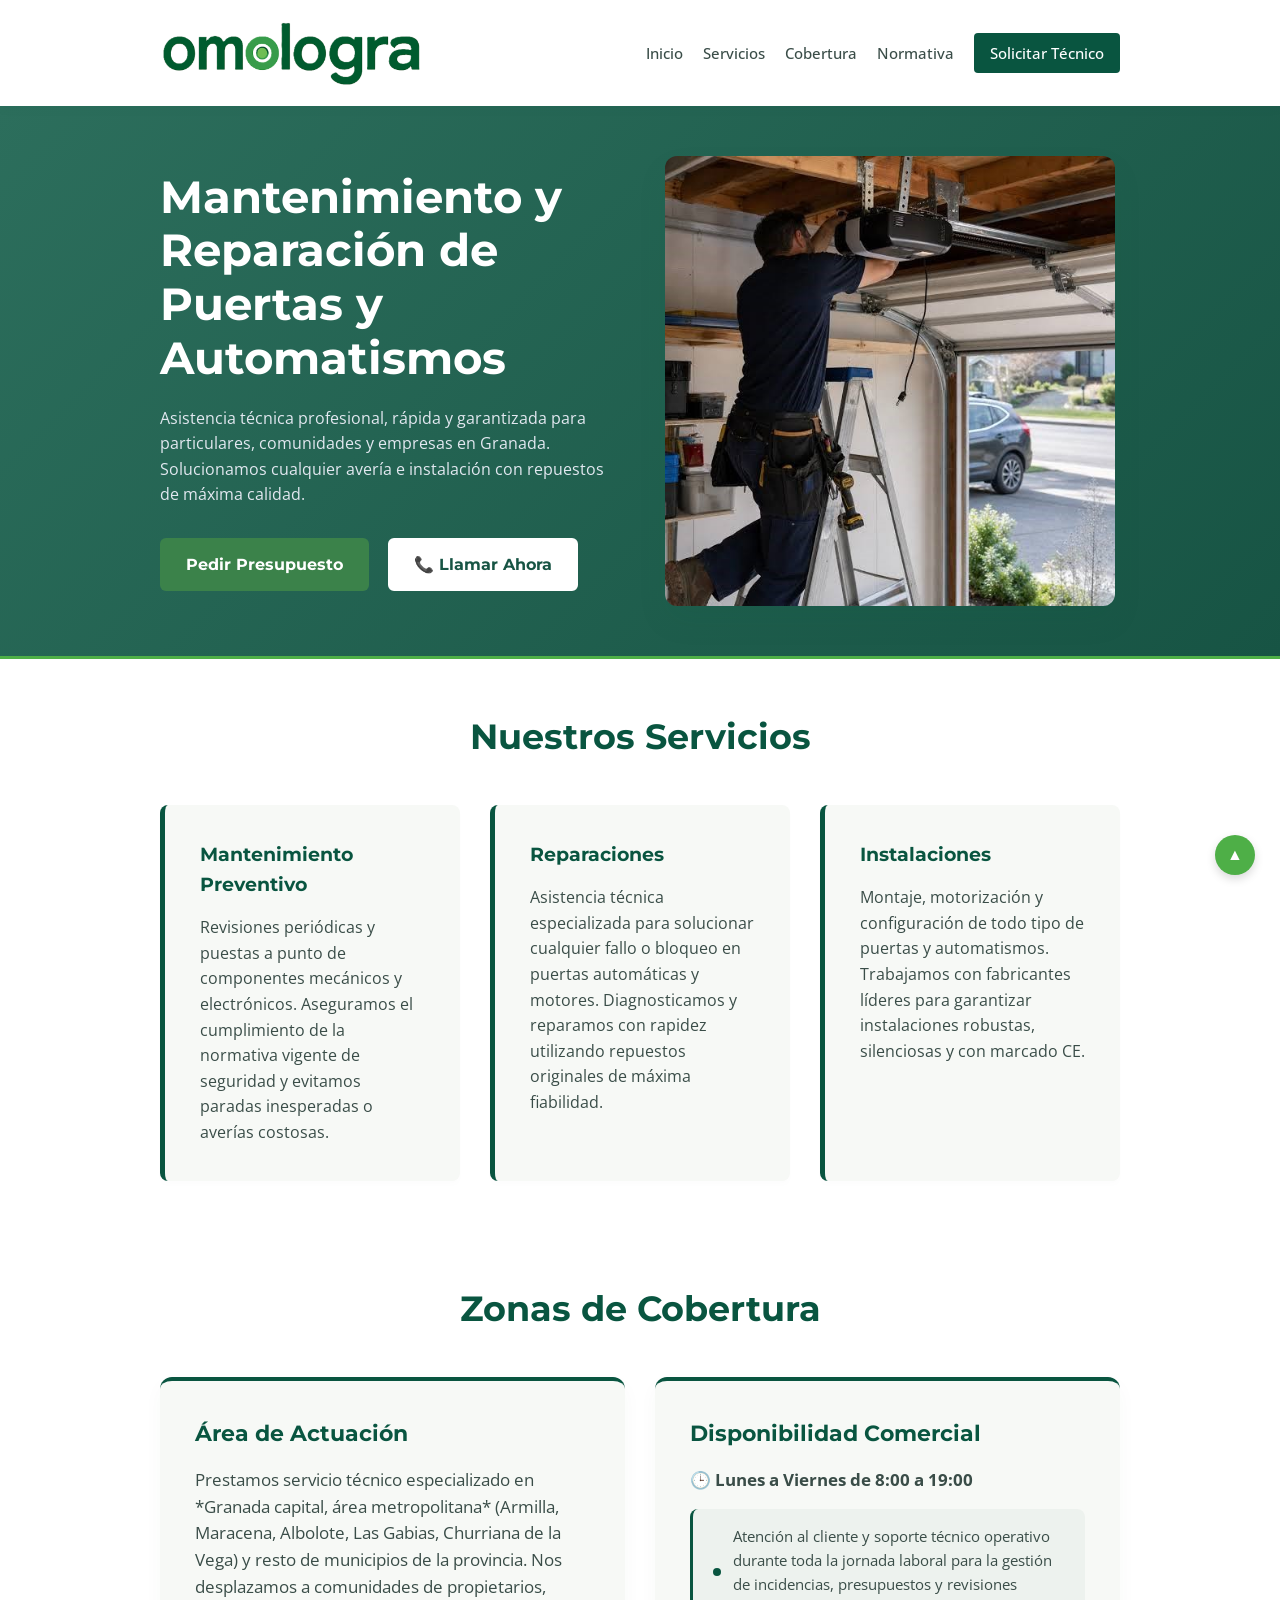
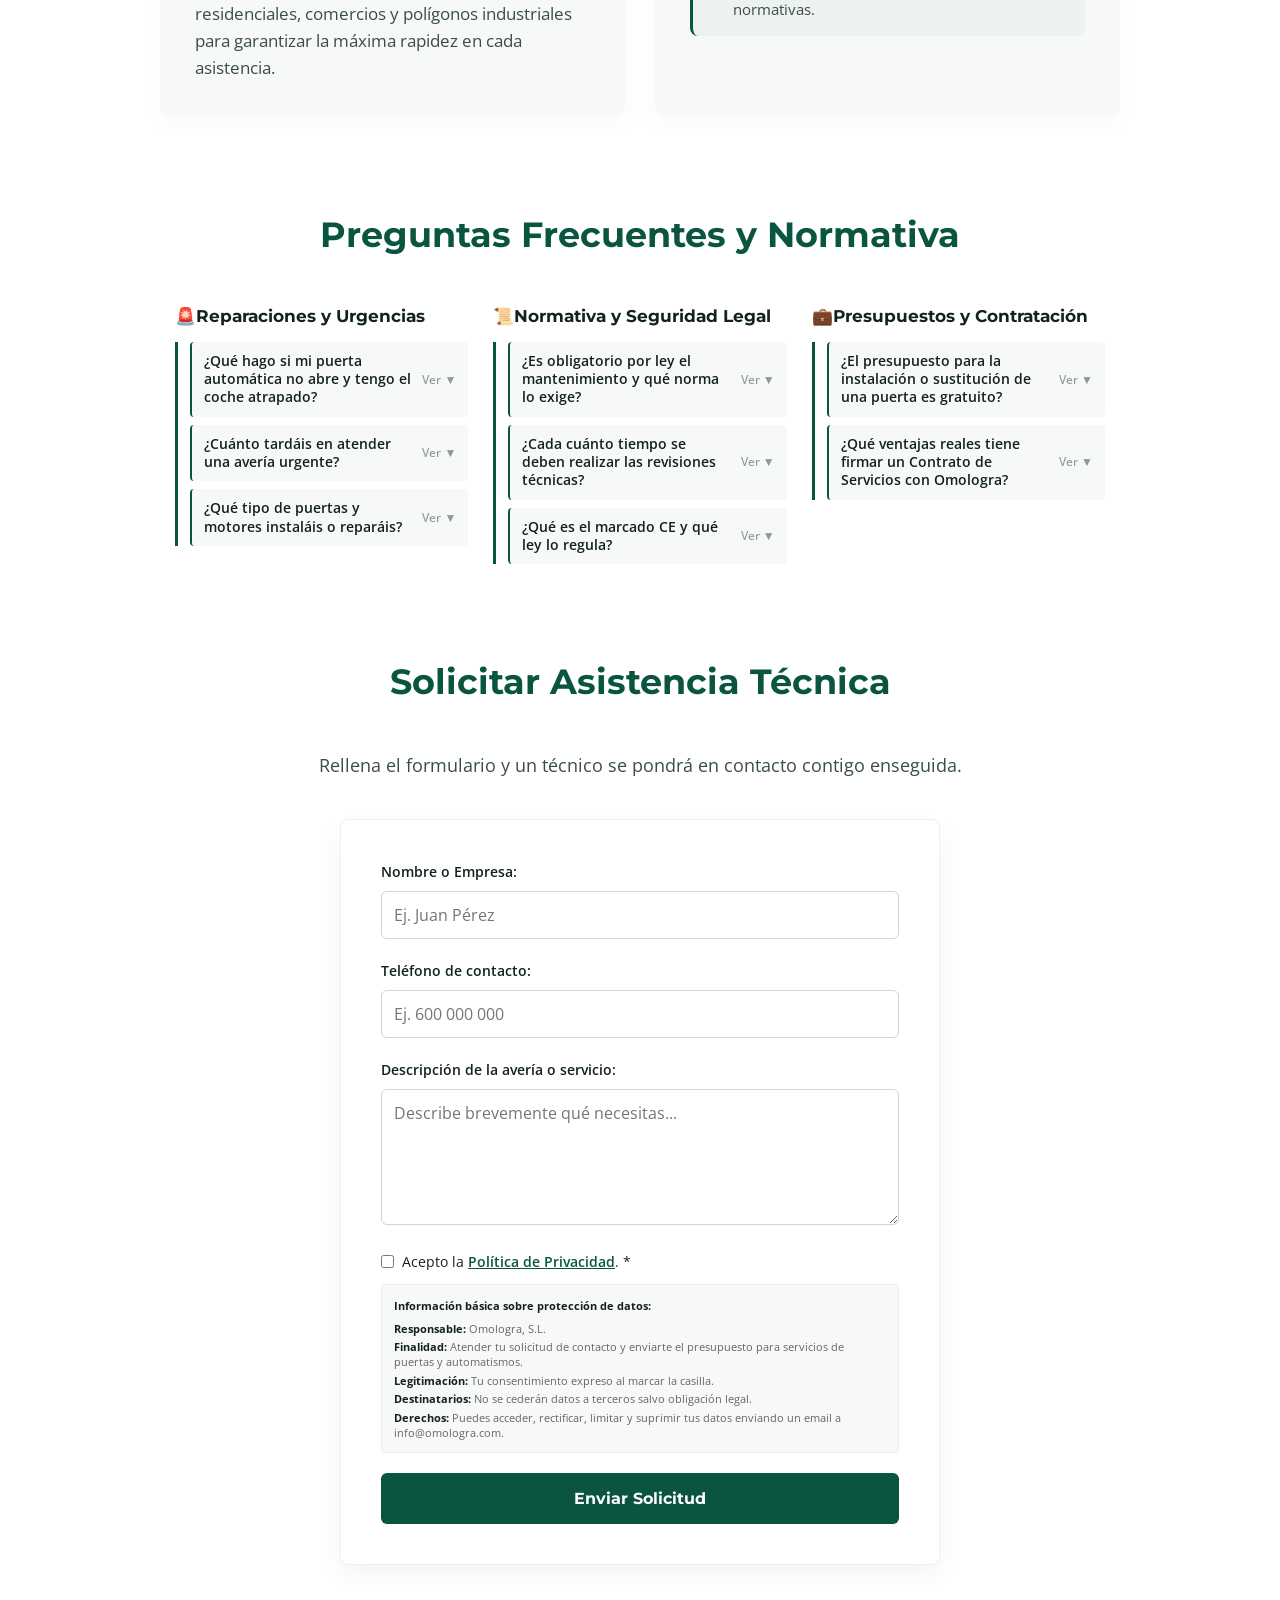
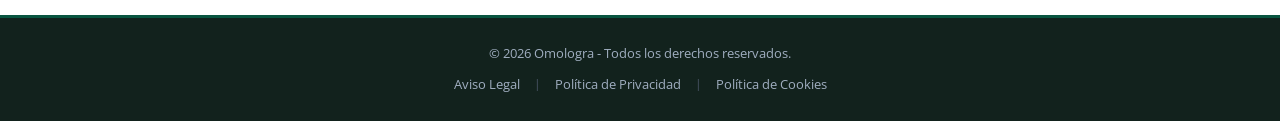
==== Omologra/index.html @ 0d7aa514 "21-sep-2026(2)" ====
<!DOCTYPE html>
<html lang="es">
<head>
    <meta charset="UTF-8">
    <meta name="viewport" content="width=device-width, initial-scale=1.0">
    <title>Servicios Técnicos y de Mantenimiento | Omologra</title>
    <link rel="preconnect" href="https://fonts.googleapis.com">
    <link rel="preconnect" href="https://fonts.gstatic.com" crossorigin>
    <link href="https://fonts.googleapis.com/css2?family=Montserrat:wght@500;700&family=Open+Sans:wght@400;600&display=swap" rel="stylesheet">
    <link rel="stylesheet" href="css/styles.css">
</head>

<body>

<!-- CABECERA Y NAVEGACIÓN -->
<header class="header">
    <div class="container navbar">
        <div class="logo">
            <a href="#inicio"><img src="img/logo-Omologra.png" alt="Logotipo" class="logo-img"></a>
        </div>
        <nav class="nav">
            <a href="#inicio">Inicio</a>
            <a href="#servicios">Servicios</a>
            <a href="#cobertura">Cobertura</a>
            <a href="#faqs">Normativa</a>
            <a href="#contacto" class="btn-nav">Solicitar Técnico</a>
        </nav>
    </div>
</header>

<!-- SECCIÓN HÉROE / INICIO -->
<section id="inicio" class="hero">
    <div class="container hero-content">
        <!-- Columna Izquierda: El Texto Informativo Legible -->
        <div class="hero-text">
            <h1>Mantenimiento y Reparación de Puertas y Automatismos</h1>
            <p>Asistencia técnica profesional, rápida y garantizada para particulares, comunidades y empresas en Granada. Solucionamos cualquier avería e instalación con repuestos de máxima calidad.</p>
            <div class="hero-buttons">
                <a href="#contacto" class="btn-primary">Pedir Presupuesto</a>
                <a href="tel:+34635452096" class="btn-secondary">📞 Llamar Ahora</a>
            </div>
        </div>
        
        <!-- Columna Derecha: Tu foto real del técnico instalando/reparando el motor -->
        <div class="hero-image">
            <img src="img/reparacion.jpg" alt="Mantenimiento de puertas automáticas en Granada">
        </div>
    </div>
</section>

<!-- SECCIÓN DE SERVICIOS -->
<section id="servicios" class="services">
    <div class="container">
        <h2 class="section-title">Nuestros Servicios</h2>
        <div class="services-grid">
            <div class="service-card">
                <h3>Mantenimiento Preventivo</h3>
                <p>Revisiones periódicas y puestas a punto de componentes mecánicos y electrónicos. Aseguramos el cumplimiento de la normativa vigente de seguridad y evitamos paradas inesperadas o averías costosas.</p>
            </div>
            <div class="service-card">
                <h3>Reparaciones</h3>
                <p>Asistencia técnica especializada para solucionar cualquier fallo o bloqueo en puertas automáticas y motores. Diagnosticamos y reparamos con rapidez utilizando repuestos originales de máxima fiabilidad.</p>
            </div>
            <div class="service-card">
                <h3>Instalaciones</h3>
                <p>Montaje, motorización y configuración de todo tipo de puertas y automatismos. Trabajamos con fabricantes líderes para garantizar instalaciones robustas, silenciosas y con marcado CE.</p>
            </div>
        </div>
    </div>
</section>

<!-- SECCIÓN DE COBERTURA -->
<section id="cobertura" class="coverage">
    <div class="container">
        <h2 class="section-title">Zonas de Cobertura</h2>
        
        <div class="coverage-layout">
            <!-- Bloque Izquierdo: Zonas de Servicio Técnico -->
            <div class="coverage-box info-box">
                <h3>Área de Actuación</h3>
                <p>Prestamos servicio técnico especializado en *Granada capital, área metropolitana* (Armilla, Maracena, Albolote, Las Gabias, Churriana de la Vega) y resto de municipios de la provincia. Nos desplazamos a comunidades de propietarios, residenciales, comercios y polígonos industriales para garantizar la máxima rapidez en cada asistencia.</p>
            </div>

            <!-- Bloque Derecho: Horarios y Disponibilidad Comercial -->
            <div class="coverage-box status-box">
                <h3>Disponibilidad Comercial</h3>
                <p class="horario-destacado">🕒 Lunes a Viernes de 8:00 a 19:00</p>
                <div class="service-badge">
                    <span class="live-dot"></span>
                    <p>Atención al cliente y soporte técnico operativo durante toda la jornada laboral para la gestión de incidencias, presupuestos y revisiones normativas.</p>
                </div>
            </div>
        </div>
    </div>
</section>

<!-- SECCIÓN DE PREGUNTAS FRECUENTES (FAQs) -->
<section id="faqs" class="faqs-section">
    <div class="container">
        <h2 class="section-title">Preguntas Frecuentes y Normativa</h2>
        
        <!-- Nuevo contenedor para activar las 3 columnas en CSS -->
        <div class="bloques-wrapper">

            <!-- BLOQUE 1 -->
            <div class="bloques">
                <h3>🚨Reparaciones y Urgencias</h3>
                <div class="faqs-container">
                    <!-- Pregunta 1 -->
                    <details class="faq-item">
                        <summary class="faq-question">¿Qué hago si mi puerta automática no abre y tengo el coche atrapado?</summary>
                        <div class="faq-answer">
                            <p>Manten la calma. Todas las puertas automáticas disponen de un sistema de <strong>desbloqueo manual</strong> mediante llave, maneta o cordón para poder abrirlas a mano en caso de fallo eléctrico o avería. Si no consigues desbloquearla, llámanos de inmediato para que un técnico se desplace a ayudarte.</p>
                        </div>
                    </details>

                    <!-- Pregunta 2 -->
                    <details class="faq-item">
                        <summary class="faq-question">¿Cuánto tardáis en atender una avería urgente?</summary>
                        <div class="faq-answer">
                            <p>Disponemos de un servicio de asistencia rápida para emergencias. Normalmente, nuestro equipo técnico se desplaza a tu ubicación en un plazo de <strong>menos de 2 a 4 horas</strong> (según disponibilidad y zona) para solucionar la avería lo antes posible y garantizar tu seguridad.</p>
                        </div>
                    </details>

                    <!-- Pregunta 3 -->
                    <details class="faq-item">
                        <summary class="faq-question">¿Qué tipo de puertas y motores instaláis o reparáis?</summary>
                        <div class="faq-answer">
                            <p>Trabajamos con todo tipo de puertas mecánicas y automatismos, ya sean <strong>residenciales, comunitarias, comerciales o industriales.</strong> Esto incluye puertas seccionales, basculantes, correderas, batientes, persianas enrollables y barreras de acceso de cualquier marca del mercado.</p>
                        </div>
                    </details>
                </div>
            </div> <!-- Fin Bloque 1 -->

            <!-- BLOQUE 2 -->
            <div class="bloques">
                <h3>📜Normativa y Seguridad Legal</h3>
                <div class="faqs-container">
                    <!-- Pregunta 1 -->
                    <details class="faq-item">
                        <summary class="faq-question">¿Es obligatorio por ley el mantenimiento y qué norma lo exige?</summary>
                        <div class="faq-answer">
                            <p><strong>Sí, es totalmente obligatorio.</strong> La obligatoriedad viene recogida en el <strong>Código Técnico de la Edificación (CTE)</strong>, en su documento DB-SUA 2, y está regulada por el Ministerio de Industria. Esta normativa dictamina que las puertas automáticas son consideradas máquinas y deben mantenerse conforme a las normas europeas UNE-EN 12635 y UNE-EN 13241-1. El propietario de la instalación es el responsable civil y penal en caso de accidente si la puerta carece de mantenimiento reglado.</p>
                        </div>
                    </details>

                    <!-- Pregunta 2 -->
                    <details class="faq-item">
                        <summary class="faq-question">¿Cada cuánto tiempo se deben realizar las revisiones técnicas?</summary>
                        <div class="faq-answer">
                            <p>Los plazos mínimos los estipula la norma UNE 85121 según el uso: para puertas de industrias o comercios y comunidades con más de 50 vehículos, el mantenimiento obligatorio debe ser <strong>trimestral</strong>; en comunidades de menos de 50 vehículos, <strong>semestral</strong>; y en puertas residenciales de viviendas unifamiliares, al menos <strong>anual</strong>.</p>
                        </div>
                    </details>
                    
                    <!-- Pregunta 3 -->
                    <details class="faq-item">
                        <summary class="faq-question">¿Qué es el marcado CE y qué ley lo regula?</summary>
                        <div class="faq-answer">
                            <p>El marcado CE es un requisito legal obligatorio derivado de la <strong>Directiva Europea de Productos de Construcción y la Directiva de Máquinas (Directiva 2006/42/CE)</strong>. Certifica que la puerta cumple unos estándares mínimos que evitan aplastamientos o atrapamientos. Motorizar una puerta manual o cambiar un cuadro de maniobras modifica la máquina; por ley, requiere una actualización del marcado CE y la emisión de una nueva Declaración de Conformidad.</p>
                        </div>
                    </details>
                </div>
            </div> <!-- Fin Bloque 2 -->
            
            <!-- BLOQUE 3 -->
            <div class="bloques">
                <h3>💼Presupuestos y Contratación</h3>
                <div class="faqs-container">
                    <!-- Pregunta 1 -->
                    <details class="faq-item">
                        <summary class="faq-question">¿El presupuesto para la instalación o sustitución de una puerta es gratuito?</summary>
                        <div class="faq-answer">
                            <p><strong>Sí, elaboramos presupuestos completamente gratuitos y sin compromiso</strong> para nuevas instalaciones o sustituciones de puertas y motores. Un técnico puede visitar tu casa o negocio para evaluar el espacio, tomar medidas y asesorarte sobre la mejor opción para tus necesidades.</p>
                        </div>
                    </details>
                    <!-- Pregunta 2 -->
                    <details class="faq-item">
                        <summary class="faq-question">¿Qué ventajas reales tiene firmar un Contrato de Servicios con Omologra?</summary>
                        <div class="faq-answer">
                            <p>Un contrato de mantenimiento preventivo te garantiza tranquilidad total. Incluye revisiones mecánicas y electrónicas programadas, prioridad de asistencia en caso de avería urgente, tarifas reducidas en mano de obra y repuestos, y la cumplimentación del libro de mantenimiento exigido por la ley.</p>
                        </div>
                    </details>
                </div>
            </div> <!-- Fin Bloque 3 -->

        </div> <!-- Fin bloques-wrapper -->
    </div>
</section>

<!-- SECCIÓN DE CONTACTO -->
<section id="contacto" class="contact">
    <div class="container">
        <h2 class="section-title">Solicitar Asistencia Técnica</h2>
        <p class="contact-subtitle">Rellena el formulario y un técnico se pondrá en contacto contigo enseguida.</p>
        
        <form action="https://formsubmit.co/suafo.web.desarrollo@gmail.com" method="POST" class="contact-form">
            <input type="hidden" name="_next" value="index.html">
            <input type="hidden" name="_subject" value="¡Nuevo mensaje de Asistencia Técnica!">
            <div class="form-group">
                <label for="nombre">Nombre o Empresa:</label>
                <input type="text" id="nombre" name="name" required placeholder="Ej. Juan Pérez" autocomplete="name">
            </div>
            <div class="form-group">
                <label for="telefono">Teléfono de contacto:</label>
                <input type="tel" id="telefono" name="phone" required placeholder="Ej. 600 000 000" autocomplete="tel">
            </div>
            <div class="form-group">
                <label for="mensaje">Descripción de la avería o servicio:</label>
                <textarea id="mensaje" name="message" rows="5" required placeholder="Describe brevemente qué necesitas..."></textarea>
            </div>

            <!-- NUEVO: Casilla de Verificación Obligatoria -->
            <div class="form-legal-checkbox">
                <input type="checkbox" id="acepto-privacidad" name="privacy_accepted" required>
                <label for="acepto-privacidad">Acepto la <a href="politica-privacidad.html" target="_blank">Política de Privacidad</a>. *</label>
            </div>

            <div class="form-legal-info">
                <p><strong>Información básica sobre protección de datos:</strong></p>
                <ul>
                    <li><strong>Responsable:</strong> Omologra, S.L.</li>
                    <li><strong>Finalidad:</strong> Atender tu solicitud de contacto y enviarte el presupuesto para servicios de puertas y automatismos.</li>
                    <li><strong>Legitimación:</strong> Tu consentimiento expreso al marcar la casilla.</li>
                    <li><strong>Destinatarios:</strong> No se cederán datos a terceros salvo obligación legal.</li>
                    <li><strong>Derechos:</strong> Puedes acceder, rectificar, limitar y suprimir tus datos enviando un email a info@omologra.com.</li>
                </ul>
            </div>

            <button type="submit" class="btn-submit">Enviar Solicitud</button>
        </form>
    </div>
</section>

<!-- PIE DE PÁGINA -->
<footer class="footer">
    <div class="container">
        <p>&copy; 2026 Omologra - Todos los derechos reservados.</p>
        <div class="footer-links">
            <a href="aviso-legal.html">Aviso Legal</a>
            <span class="separator">|</span>
            <a href="politica-privacidad.html">Política de Privacidad</a>
            <span class="separator">|</span>
            <a href="politica-cookies.html">Política de Cookies</a>
        </div>
    </div>
</footer>

<!-- BOTÓN VOLVER ARRIBA -->
    <a href="#inicio" class="scroll-to-top" aria-label="Volver al inicio">▲</a>

</body>
</html>
---- Omologra/css/styles.css ----
/* VARIABLES DE DISEÑO (Oficiales de Omologra) */
:root {
    --primary-color: #095540;    /* Verde corporativo principal (Tu marca) */
    --secondary-color: #4EAF47;  /* Verde manzana vibrante (Para botones y llamadas a la acción) */
    --dark-color: #12221D;       /* Verde casi negro muy elegante para títulos oscuros o fondos */
    --light-color: #F7F9F6;      /* Blanco lino/hueso del fondo del logo para secciones alternas */
    --text-color: #3A4D48;       /* Gris verdoso corporativo para una lectura cómoda en párrafos */
    
    /* Variables de Fuentes */
    --font-titles: 'Montserrat', sans-serif;
    --font-body: 'Open Sans', sans-serif;
}

html {
    scroll-behavior: smooth;
}

/* ESTILOS GENERALES */
* {
    box-sizing: border-box;
    margin: 0;
    padding: 0;
    font-family: var(--font-body); /* Aplicamos Open Sans por defecto */
    scroll-behavior: smooth;
}

body {
    background-color: #ffffff;
    color: var(--text-color); /* Cambiado de dark-color a text-color para párrafos más suaves */
    line-height: 1.6;
}

section {
    scroll-margin-top: 90px; 
}

.container {
    max-width: 1000px;
    margin: 0 auto;
    padding: 0 20px;
}

h1, h2, h3, h4 {
    font-family: var(--font-titles); /* Títulos geométricos como tu logotipo */
    color: var(--dark-color);
    font-weight: 700;
}

h2.section-title {
    text-align: center;
    font-size: clamp(1.5rem, 4vw, 2.2rem);
    margin-bottom: 40px;
    color: var(--primary-color); /* Título de sección en tu verde principal */
}

/* Estilo rápido exclusivo para que los textos legales se lean cómodamente */
.legal-content { padding: 60px 20px; max-width: 800px; margin: 0 auto; }
.legal-content h1 { 
    font-size: clamp(1.6rem, 6vw, 2.4rem);
    margin-bottom: 30px; 
    color: var(--primary-color); 
}
.legal-content h2 { 
    font-size: clamp(1.15rem, 4vw, 1.4rem);
    margin: 30px 0 15px 0; 
    color: var(--primary-color); 
}
.legal-content p, .legal-content li { margin-bottom: 15px; color: var(--dark-color); text-align: justify; }
.legal-content ul { margin-left: 20px; margin-bottom: 15px; }

@media (max-width: 768px) {
    .legal-content {
        padding: 40px 20px;
    }
    .legal-content p, .legal-content li {
        text-align: left;
    }
}

.marca {
    font-weight: bold;
    color: var(--dark-color);
}

/* NAVEGACIÓN */
.header {
    background: #ffffff;
    box-shadow: 0 2px 10px rgba(9, 85, 64, 0.06); /* Sombra sutil con tono verde de tu marca */
    position: sticky;
    top: 0;
    z-index: 100;
    padding: 10px 0; /* Un poco más estrecho para estilizar */
}

/* CONTROL DEL TAMAÑO DEL LOGO */
.logo-img {
    height: 70px;
    width: auto;        
    display: block;     
}

.navbar {
    display: flex;
    justify-content: space-between;
    align-items: center;
    padding: 8px 20px;
}

.nav {
    display: flex;
    align-items: center;
    gap: 20px;
}

.nav a {
    color: var(--text-color);
    text-decoration: none;
    font-weight: 500;
    font-size: 15px;
    transition: color 0.2s ease;
}

.nav a:hover {
    color: var(--primary-color); 
}

.btn-nav {
    background-color: var(--primary-color);
    color: white !important;
    padding: 8px 16px;
    border-radius: 4px; /* Bordes ligeramente más modernos */
    font-weight: 600;
    transition: background 0.2s ease !important;
}

.btn-nav:hover {
    background: #489c59;
}

/* ==========================================
   ADAPTACIÓN PARA DISPOSITIVOS MÓVILES
   ========================================== */
@media (max-width: 768px) {
    /* Cambia la cabecera a vertical para que quepa todo */
    .navbar {
        flex-direction: column;
        gap: 12px;
        padding: 12px 10px;
    }

    /* Reduce un poco el logotipo en el móvil si fuera necesario */
    .logo-img {
        max-height: 125px;
        width: auto; 
    }

    /* El menú se convierte en una rejilla limpia y táctil */
    .nav {
        width: 100%;
        display: grid;
        grid-template-columns: repeat(4, 1fr); /* Divide los 4 enlaces normales en filas iguales */
        gap: 6px;
        text-align: center;
    }

    /* Estilos individuales para los enlaces de texto en móvil */
    .nav a:not(.btn-nav) :not(.btn-nav1) {
        font-size: 12px; /* Letra ligeramente más pequeña para que no se amontone */
        padding: 10px 2px;
        background-color: rgba(9, 85, 64, 0.05); /* Fondo sutil verde corporativo para que parezcan botones limpios */
        border-radius: 4px;
        color: var(--primary-color);
    }

    /* El botón de acción "Solicitar Técnico" ocupa todo el ancho abajo */
    .nav .btn-nav {
        grid-column: span 4; /* Se estira a lo largo de las 4 columnas abajo del todo */
        font-size: 14px;
        padding: 12px;
        margin-top: 4px;
    }

    .nav .btn-nav1 {
        grid-column: 1 / -1;
        justify-self: center;
    }
}

.btn-nav1 {
    display: inline-block; /* Permite controlar el tamaño exacto del botón */
    background: var(--secondary-color);
    color: white !important;
    padding: 3px 10px; /* Altura mínima y anchura muy contenida */
    font-size: 10px; /* Letra pequeña, fina y discreta */
    text-decoration: none; /* Quita el subrayado del enlace */
    border-radius: 4px; /* Bordes redondeados más sutiles para un botón pequeño */
    transition: background 0.2s ease, transform 0.2s ease, box-shadow 0.2s ease !important;
}

.btn-nav1:hover {
    background: #489c59;
    transform: translateY(-1px); /* Elevación casi imperceptible */
    box-shadow: 0 3px 8px rgba(0, 0, 0, 0.1); /* Sombra muy suave */
}

.hero {
    /* Degradado con el tono verde medio que te gustó, suave, luminoso y con vida */
    background: linear-gradient(135deg, #2c6e5c 0%, #175444 100%);
    padding: 50px 0;
    border-bottom: 3px solid var(--secondary-color); /* Fina línea inferior verde manzana a juego con el logo */
}

/* Forzamos a que el contenedor alinee el texto a un lado y la foto al otro */
.hero-content {
    display: flex;
    align-items: center;
    justify-content: space-between;
    gap: 40px;
}

/* Columna Izquierda (Texto) */
.hero-text {
    flex: 1;
    max-width: 50%;
    text-align: left; /* Alineación limpia para lectura */
}

.hero-text h1 {
    font-size: clamp(1.8rem, 5vw, 2.8rem);
    color: #ffffff; 
    margin-bottom: 20px;
    line-height: 1.2;
}

.hero-text p {
    font-size: clamp(1rem, 2.5vw 1.15rem);
    color: #e2e8f0; /* Blanco grisáceo muy suave, comodísimo de leer */
    margin-bottom: 30px;
}

/* Botones del Héroe */
.hero-buttons a {
    text-decoration: none;
    padding: 12px 24px;
    font-weight: bold;
    border-radius: 6px;
    display: inline-block;
    margin-right: 15px;
    font-family: var(--font-titles);
    transition: all 0.3s ease;
}

.btn-primary { 
    background-color: #3b824a;   /* Tu verde bosque suavizado */
    color: white; 
    border: 2px solid transparent; /* Borde invisible por defecto para que no salte al cambiar */
    transition: all 0.3s ease;     /* Transición suave para todos los efectos */
}

.btn-primary:hover { 
    background-color: #489c59;     /* Se aclara sutilmente (en vez de oscurecerse) */
    border-color: #ffffff;         /* Aparece un borde blanco fino y limpio */
    transform: translateY(-2px);   /* Mantiene la pequeña elevación moderna */
    box-shadow: 0 5px 15px rgba(0, 0, 0, 0.15); /* Sombra suave para darle relieve */
}

.btn-secondary { 
    background-color: #ffffff; 
    color: #175444; 
    border: 2px solid white;       /* Mismo grosor de borde para que midan exactamente igual */
    transition: all 0.3s ease;
}

.btn-secondary:hover { 
    background-color: rgba(255, 255, 255, 0.9); /* Se vuelve ligeramente traslúcido */
    transform: translateY(-2px); 
}

/* Columna Derecha (Muestra la imagen cuadrada intacta) */
.hero-image {
    flex: 1;
    max-width: 50%;
    display: flex;
    justify-content: center;
}

.hero-image img {
    width: 100%;
    max-width: 450px;       /* Evita que se haga gigante en pantallas grandes */
    height: auto;
    object-fit: cover;      /* Respeta las proporciones de tu foto original */
    border-radius: 12px;    /* Esquinas redondeadas premium */
    box-shadow: 0 15px 30px rgba(9, 85, 64, 0.08); /* Relieve suave con tono corporativo */
}

/* Ajuste automático para pantallas de Teléfono Móvil */
@media (max-width: 768px) {
    .hero-content {
        flex-direction: column-reverse; /* En móvil la foto se coloca abajo para no estorbar el texto */
        text-align: center;
    }
    .hero-text, .hero-image {
        max-width: 100%;
    }
    .hero-text {
        text-align: center;
    }
    .hero-buttons a {
        margin: 10px;
    }
}

/* SERVICIOS (CUADRÍCULA CSS GRID) */
.services {
    padding: 50px 0;
    background-color: #ffffff;
}

.services-grid {
    display: grid;
    grid-template-columns: repeat(auto-fit, minmax(300px, 1fr));
    gap: 30px;
}

.service-card {
    background: var(--light-color); /* Color lino de fondo */
    padding: 35px;
    border-radius: 8px;
    border-left: 5px solid var(--primary-color);
    box-shadow: 0 4px 6px rgba(0,0,0,0.01);
    transition: transform 0.3s ease;
}

.service-card:hover {
    transform: translateY(-5px); /* Animación interactiva en las tarjetas */
    box-shadow: 0 12px 20px rgba(9, 85, 64, 0.06);
}

.service-card h3 { 
    margin-bottom: 15px; 
    color: var(--primary-color);
}

/* COBERTURA (Diseño Limpio, Claro y Uniforme) */
.coverage {
    background: #ffffff; /* Fondo blanco puro para separar secciones */
    padding: 50px 0;
}

/* Título de la sección en tu verde principal */
.coverage h2.section-title {
    text-align: center;
    font-size: 2.2rem;
    margin-bottom: 40px;
    color: var(--primary-color);
}

/* Contenedor que distribuye las dos columnas */
.coverage-layout {
    display: flex;
    gap: 30px;
    justify-content: space-between;
    margin-top: 20px;
}

/* Estilo base uniforme para AMBAS cajas (Claras y ligeras) */
.coverage-box {
    flex: 1;
    padding: 35px;
    background: var(--light-color); /* Ambas usan el blanco lino suave del logo */
    border-radius: 12px;
    border-top: 4px solid var(--primary-color); /* Fina línea superior en tu verde corporativo */
    box-shadow: 0 8px 20px rgba(9, 85, 64, 0.03); /* Sombra casi invisible muy limpia */
    transition: transform 0.3s ease;
}

.coverage-box:hover {
    transform: translateY(-5px); /* Efecto interactivo sutil */
}

/* Títulos internos uniformes en tu verde principal */
.coverage-box h3 {
    color: var(--primary-color);
    margin-bottom: 15px;
    font-size: clamp(1.1rem, 3vw, 1.4rem);
    font-family: var(--font-titles);
}

.coverage-box p {
    color: var(--text-color); /* Gris verdoso de lectura suave */
    font-size: 1.05rem;
    line-height: 1.6;
}

/* Estilo para destacar el horario de forma limpia sin oscurecer */
.horario-destacado {
    font-size: 1.25rem;
    font-weight: 700;
    color: var(--primary-color); /* El texto del horario ahora usa tu verde serio */
    margin-bottom: 15px;
    display: flex;
    align-items: center;
    gap: 8px;
}

/* Placa interior informativa que ahora es clara y discreta */
.service-badge {
    background: rgba(9, 85, 64, 0.04); /* Un toque verdoso casi transparente de fondo */
    padding: 15px 20px;
    border-radius: 8px;
    border-left: 3px solid var(--primary-color); /* Borde en tu verde oficial */
    display: flex;
    align-items: center;
    gap: 12px;
    margin-top: 15px;
}

.service-badge p {
    font-size: 0.95rem;
    color: var(--text-color);
    margin: 0;
}

/* Punto verde corporativo (fijo, sin parpadeos para mantener la seriedad) */
.live-dot {
    width: 8px;
    height: 8px;
    background-color: var(--primary-color);
    border-radius: 50%;
    flex-shrink: 0;
}

/* Adaptación automática para teléfonos móviles */
@media (max-width: 768px) {
    .coverage-layout {
        flex-direction: column; /* Una debajo de la otra en móviles */
        gap: 20px;
    }
}

/* ====================================================
   ESTILOS PARA EL ACORDEÓN EN 3 COLUMNAS COMPACTAS
   ==================================================== */
.faqs-section {
    background-color: #ffffff;
    padding: 40px 0; /* Espaciado externo más reducido */
}

/* El nuevo contenedor que alinea tus tres ".bloques" */
.bloques-wrapper {
    display: grid;
    grid-template-columns: repeat(3, 1fr); /* Crea 3 columnas iguales */
    gap: 25px; /* Espacio de separación entre las columnas */
    max-width: 1200px;
    margin: 0 auto;
    padding: 0 15px;
    align-items: start; /* Alinea los bloques arriba del todo */
}

/* Ajustes para cada uno de tus 3 bloques */
.bloques {
    width: 100%;
}

.bloques h3 {
    color: var(--dark-color);
    font-size: 1.05rem; /* Letra de títulos más pequeña y estilizada */
    font-weight: 700;
    margin-top: 0;
    margin-bottom: 12px;
    display: flex;
    align-items: center;
    gap: 6px;
}

/* El contenedor vertical interno de las preguntas */
.faqs-container {
    width: 100%;
    display: flex;
    flex-direction: column;
    gap: 8px; /* Preguntas más pegadas entre sí */
    border-left: 3px solid #095543; /* Línea de bloque vertical más sutil */
    padding-left: 12px; /* Espacio interno más compacto */
}

/* Caja de cada pregunta individual */
.faq-item {
    background-color: var(--light-color);
    border-left: 2px solid var(--primary-color); /* Borde interno más sutil */
    border-radius: 4px; /* Esquinas suavizadas uniformes */
    padding: 10px 12px; /* Reducción de los espacios internos */
    transition: background-color 0.2s ease;
}

.faq-item:hover {
    background-color: #f1f3f5; /* Reemplazar por un color si var(--light-color) no destaca */
}

/* Texto de la pregunta ajustado */
.faq-question {
    color: var(--dark-color);
    font-size: 0.88rem; /* Tamaño de letra más compacto */
    font-weight: 600;
    cursor: pointer;
    list-style: none;
    display: flex;
    justify-content: space-between;
    align-items: center;
    outline: none;
    line-height: 1.3;
    user-select: none;
}

/* Eliminar la flecha nativa de los navegadores */
.faq-question::-webkit-details-marker {
    display: none;
}

/* Coletilla de interacción compacta */
.faq-question::after {
    content: 'Ver ▼'; /* Acortado a "Ver ▼" para optimizar el espacio horizontal */
    font-size: 0.75rem;
    font-weight: 500;
    color: #8a9a95; 
    white-space: nowrap;
    margin-left: 10px;
    transition: color 0.2s ease;
}

/* Estado abierto */
.faq-item[open] .faq-question::after {
    content: 'Ocultar ▲'; 
    color: var(--secondary-color); 
}

/* Interior de la respuesta abierta */
.faq-answer {
    margin-top: 8px;
    padding-top: 8px;
    border-top: 1px solid rgba(0, 0, 0, 0.05);
}

.faq-answer p {
    color: var(--text-color);
    font-size: 0.82rem; /* Texto de respuesta proporcional al nuevo tamaño */
    line-height: 1.5;
    margin: 0;
}

.faq-answer strong {
    color: var(--primary-color);
}

/* RESPONSIVO: Pasa a 1 columna en tablets y móviles para evitar que se rompa el diseño */
@media (max-width: 992px) {
    .bloques-wrapper {
        grid-template-columns: 1fr;
        gap: 35px;
    }
}

/* ====================================================
   OPTIMIZACIÓN EXCLUSIVA PARA MÓVILES
   ==================================================== */
@media (max-width: 768px) {
    .faqs-section {
        padding: 40px 0;
    }

    .faq-item {
        padding: 14px 16px;
    }

    .faq-question {
        font-size: 1rem;
    }

    /* En el móvil acortamos el texto para ahorrar espacio lateral */
    .faq-question::after {
        content: 'Ver  ▼'; 
        font-size: 0.75rem;
    }

    .faq-item[open] .faq-question::after {
        content: 'Cerrar  ▲';
    }

    .faq-answer p {
        font-size: 0.9rem;
    }
}

/* CONTACTO (FORMULARIO) */
.contact {
    padding: 50px 0;
    background: #ffffff;
}

.contact-subtitle { text-align: center; margin-bottom: 40px; color: var(--text-color); font-size: 1.1rem; }

.contact-form {
    max-width: 600px;
    margin: 0 auto;
    background: #ffffff;
    padding: 40px;
    border-radius: 8px;
    box-shadow: 0 10px 25px rgba(9, 85, 64, 0.05); /* Sombra elegante con tono de tu marca */
    border: 1px solid rgba(9, 85, 64, 0.08);
}

.form-group {
    margin-bottom: 20px;
}

.form-group label {
    display: block;
    margin-bottom: 8px;
    font-weight: 600;
    font-size: 0.9rem;
    color: var(--dark-color);
}

.form-group input, .form-group textarea {
    width: 100%;
    padding: 12px;
    border: 1px solid #cbd5e0;
    border-radius: 6px;
    font-size: 1rem;
    transition: all 0.3s ease;
}

/* Efecto focus: Al hacer clic para escribir, se ilumina con tu verde principal */
.form-group input:focus, .form-group textarea:focus {
    outline: none;
    border-color: var(--primary-color);
    box-shadow: 0 0 0 3px rgba(9, 85, 64, 0.15);
}

.btn-submit {
    background: var(--primary-color);
    color: white;
    border: 2px solid transparent; /* Añadimos borde transparente de base para evitar saltos */
    padding: 14px 20px;
    font-size: 1rem;
    font-family: var(--font-titles);
    font-weight: bold;
    border-radius: 6px;
    cursor: pointer;
    width: 100%;
    transition: all 0.3s ease; /* Cambiado a 'all' para que anime también el borde */
}

.btn-submit:hover {
    background: #489c59;          /* Verde medio con vida */
    border-color: #ffffff;        /* Aparece el fino borde blanco */
    transform: translateY(-2px);  /* Pequeño efecto de elevación moderno */
    box-shadow: 0 5px 15px rgba(9, 85, 64, 0.15); /* Sombra suave para darle relieve */
}

/* Alineación de la casilla de verificación */
.form-legal-checkbox {
  margin-top: 20px;
  margin-bottom: 12px;
  display: flex;
  align-items: flex-start;
}

/* El cuadro del input (checkbox) */
.form-legal-checkbox input[type="checkbox"] {
  margin-top: 3px;
  cursor: pointer;
  accent-color: var(--primary-color, #005944);
}

/* El texto de "Acepto la política..." */
.form-legal-checkbox label {
  font-size: 14px;
  line-height: 1.4;
  margin-left: 8px;
  cursor: pointer;
  color: var(--dark-color, #1a1a1a);
}

/* El enlace que abre tu política en otra pestaña */
.form-legal-checkbox a {
  color: var(--primary-color); 
  text-decoration: underline;
  font-weight: 600;
}

.form-legal-checkbox a:hover {
    color: var(--secondary-color);
}

/* Recuadro contenedor de la coletilla RGPD */
.form-legal-info {
  background-color: var(--light-color);
  border: 1px solid rgba(0, 0, 0, 0.05);
  padding: 12px;
  border-radius: 4px;
  margin-bottom: 20px;
  text-align: left; /* Asegura la alineación si el formulario está centrado */
}

/* Texto introductorio de la coletilla */
.form-legal-info p {
  font-size: 11px;
  color: #555555;
  margin: 0 0 6px 0;
}

.form-legal-info p strong {
    color: var(--dark-color, #1a1a1a);
}
/* Lista de puntos informativos */
.form-legal-info ul {
  margin: 0;
  padding: 0;
  list-style-type: none; /* Elimina los puntos por estética y espacio */
}

/* Cada una de las líneas de información */
.form-legal-info ul li {
    font-size: 11px;
    color: #666666;
    line-height: 1.4;
    margin-bottom: 3px;
}

.form-legal-info ul li strong {
    color: var(--dark-color, #2c3e50);
}

.legal-data-list {
    list-style-type: none;
    padding: 0;
    margin: 15px 0;
}

.legal-data-list li {
    font-size: 0.95rem;
    line-height: 1.6;
    margin-bottom: 8px;
    color: var(--text-color);
}
/* Limpia el margen del último elemento de la lista */
.form-legal-info ul li:last-child {
  margin-bottom: 0;
}

.footer {
    background-color: var(--dark-color); /* Tu verde noche oscuro */
    color: #a0aec0;                      /* Gris claro suave para el copyright */
    text-align: center;
    padding: 25px 0;
    font-size: 0.8rem;
    border-top: 3px solid var(--primary-color); /* Fina línea superior en tu verde principal */
}

.footer-links {
    margin-top: 8px;
    display: flex;
    justify-content: center;
    align-items: center;
    gap: 8px; 
}

.footer a {
    color: #a0aec0; /* Blanco grisáceo discreto y muy legible sobre fondo oscuro */
    text-decoration: none;
    font-weight: 400;
    padding: 2px 6px;
    transition: color 0.2s ease;
    background-color: 0.2s ease;
}

.footer a:hover {
    color: white !important;
    background-color: rgba(255,255,255,0.05);
    border-radius: 4px;
}

.footer .separator {
    color: #4a5568; /* Gris oscuro para que las barras queden en segundo plano */
    font-size: 0.75rem;
    user-select: none;
}

/* ====================================================
   BOTÓN FLOTANTE "VOLVER ARRIBA"
   ==================================================== */
.scroll-to-top {
    position: fixed;
    bottom: 25px;                  /* Distancia desde el borde inferior */
    right: 25px;                   /* Colocado en el lado derecho */
    width: 40px;                   /* Tamaño del botón */
    height: 40px;
    background-color: var(--secondary-color); /* Tu verde corporativo de fondo */
    color: #ffffff !important;
    border-radius: 50px;           /* Formato completamente redondo tipo píldora */
    display: flex;
    justify-content: center;
    align-items: center;
    text-decoration: none;
    font-size: 16px;
    box-shadow: 0 4px 10px rgba(0, 0, 0, 0.15); /* Sombra para que flote sobre el contenido */
    z-index: 999;                  /* Asegura que siempre quede por encima de las fotos y textos */
    transition: background-color 0.2s ease, transform 0.2s ease, box-shadow 0.2s ease;
}

/* Efecto al pasar el ratón (PC) */
.scroll-to-top:hover {
    background-color: var(--primary-color); /* Cambia a tu verde manzana vibrante */
    transform: translateY(-3px);              /* Pequeña animación hacia arriba */
    box-shadow: 0 6px 15px rgba(78, 175, 71, 0.3);
}

/* Optimización para pantallas de móvil */
@media (max-width: 768px) {
    .scroll-to-top {
        bottom: 20px;              /* Un poco más ajustado en el móvil para que no estorbe */
        right: 20px;
        width: 38px;               /* Un pelín más pequeño y discreto en smartphones */
        height: 38px;
        font-size: 14px;
        opacity: 0.85;             /* Ligeramente translúcido para que deje ver el texto de atrás */
    }
}
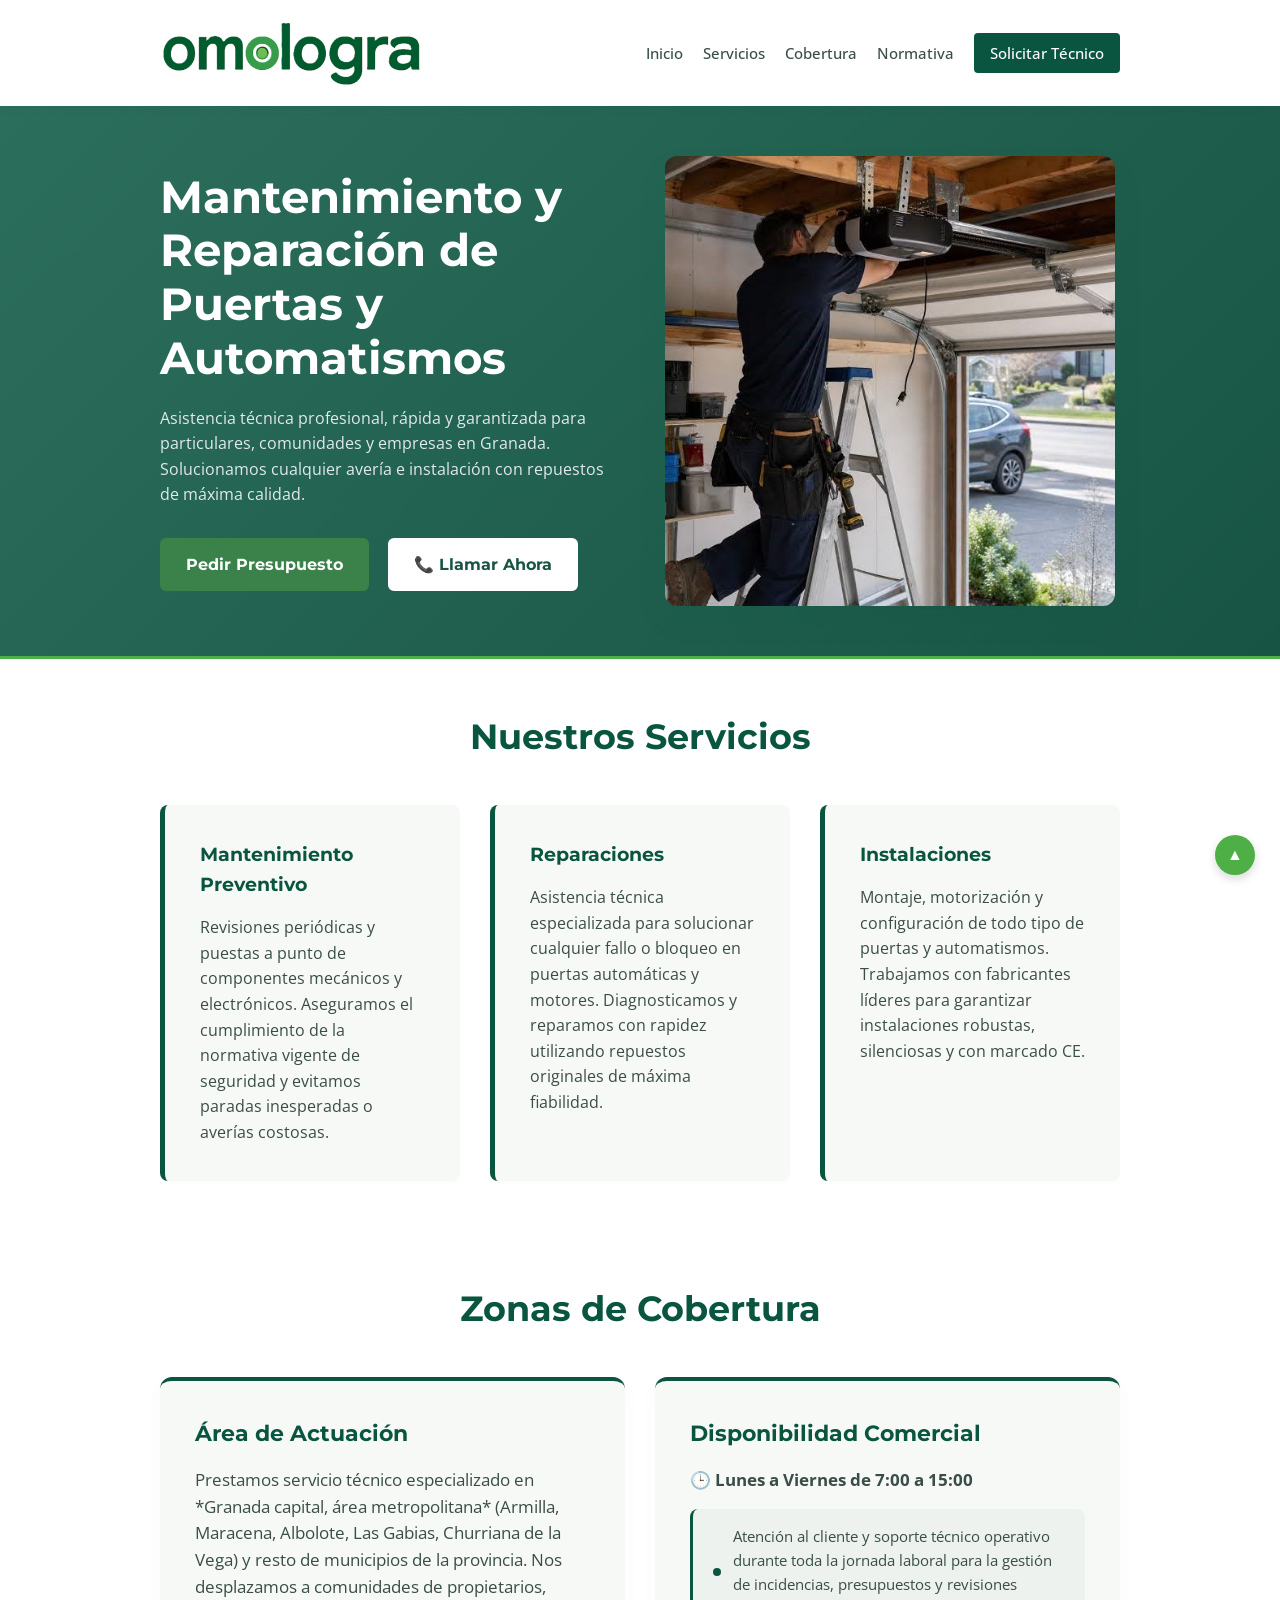
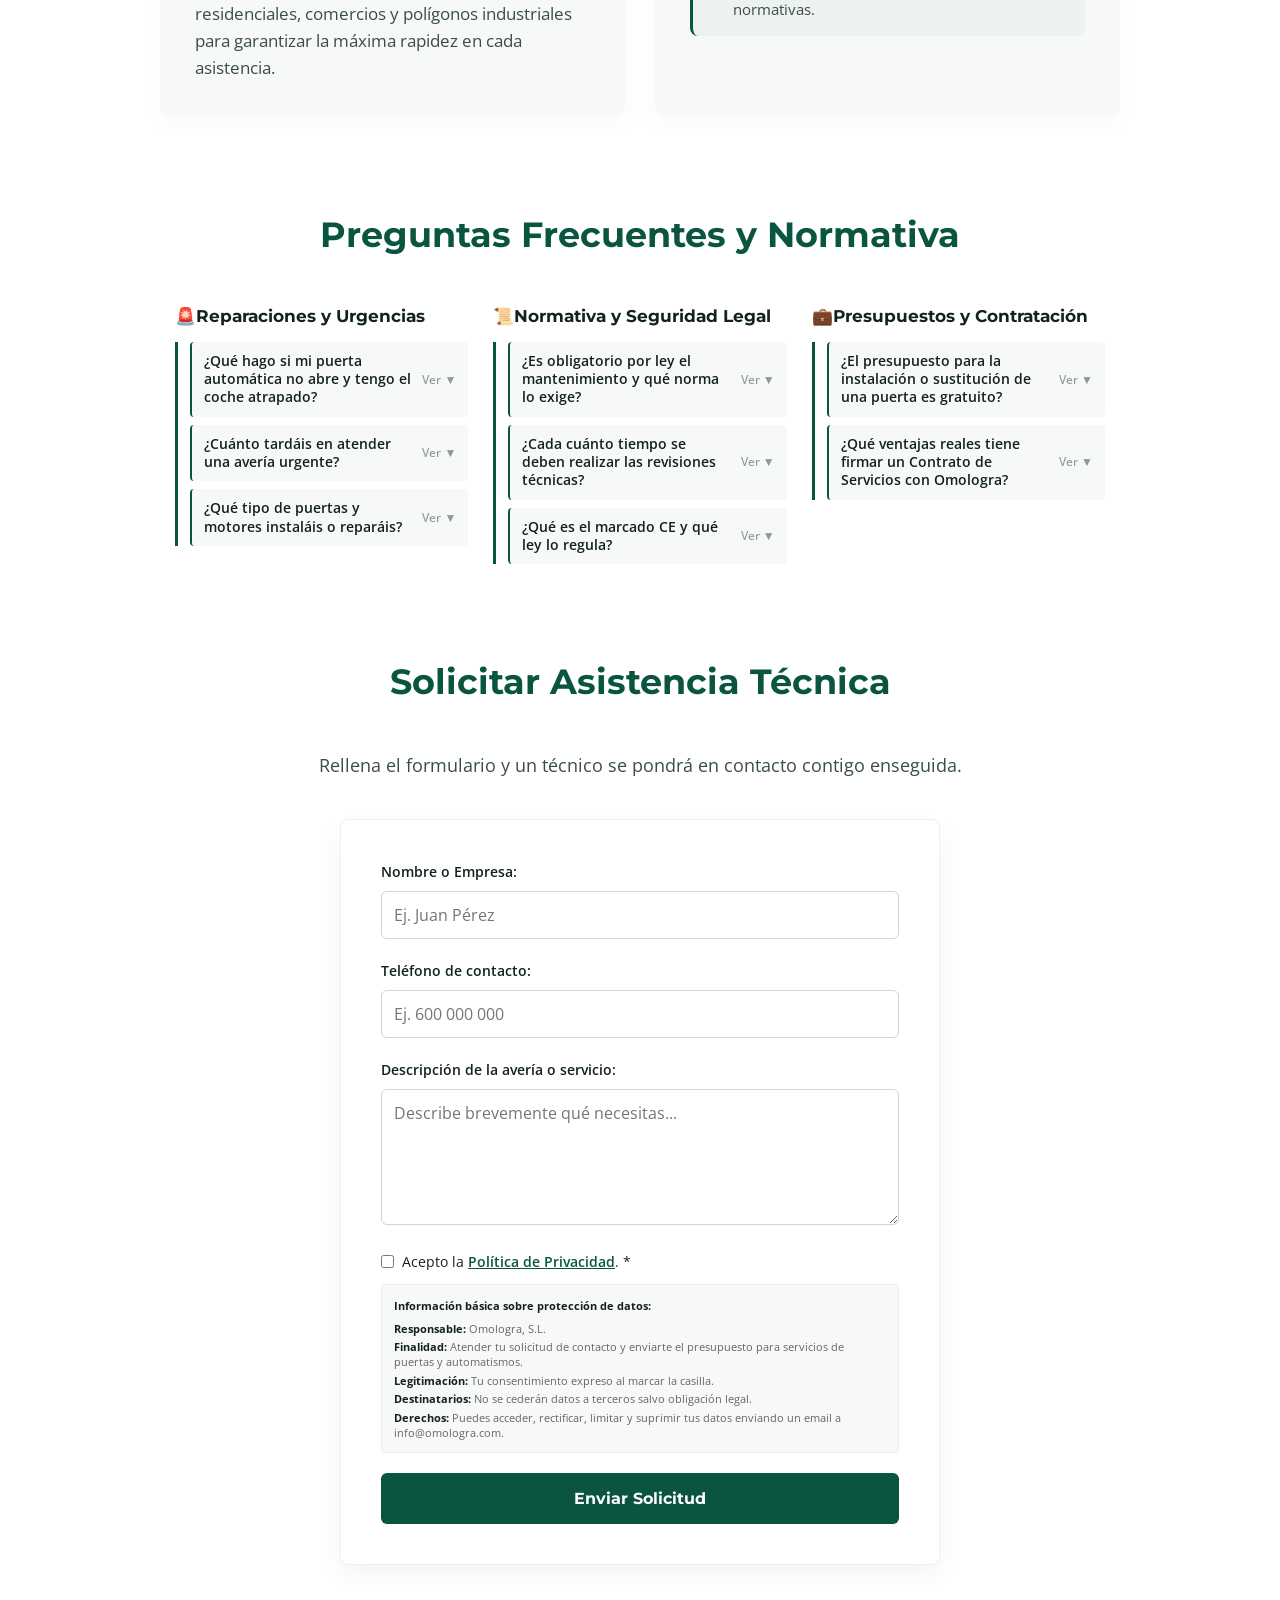
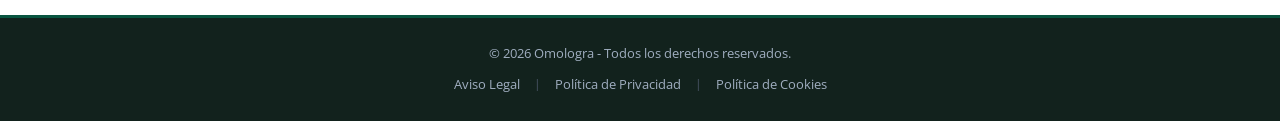
==== commit d1dbf7d7: "22-sep-2026" ====
--- a/Omologra/index.html
+++ b/Omologra/index.html
@@ -4,6 +4,7 @@
     <meta charset="UTF-8">
     <meta name="viewport" content="width=device-width, initial-scale=1.0">
     <title>Servicios Técnicos y de Mantenimiento | Omologra</title>
+    <link rel="icon" href="img/favicon-sf.png" type="image/png" sizes="32x32">
     <link rel="preconnect" href="https://fonts.googleapis.com">
     <link rel="preconnect" href="https://fonts.gstatic.com" crossorigin>
     <link href="https://fonts.googleapis.com/css2?family=Montserrat:wght@500;700&family=Open+Sans:wght@400;600&display=swap" rel="stylesheet">
@@ -84,7 +85,7 @@
             <!-- Bloque Derecho: Horarios y Disponibilidad Comercial -->
             <div class="coverage-box status-box">
                 <h3>Disponibilidad Comercial</h3>
-                <p class="horario-destacado">🕒 Lunes a Viernes de 8:00 a 19:00</p>
+                <p class="horario-destacado">🕒 Lunes a Viernes de 7:00 a 15:00</p>
                 <div class="service-badge">
                     <span class="live-dot"></span>
                     <p>Atención al cliente y soporte técnico operativo durante toda la jornada laboral para la gestión de incidencias, presupuestos y revisiones normativas.</p>
--- a/Omologra/css/styles.css
+++ b/Omologra/css/styles.css
@@ -762,7 +762,8 @@
     display: flex;
     justify-content: center;
     align-items: center;
-    gap: 8px; 
+    gap: 8px;
+    flex-wrap: wrap;
 }
 
 .footer a {
@@ -770,8 +771,8 @@
     text-decoration: none;
     font-weight: 400;
     padding: 2px 6px;
-    transition: color 0.2s ease;
-    background-color: 0.2s ease;
+    background-color: transparent;
+    transition: color 0.2s ease, background-color 0.2s ease;
 }
 
 .footer a:hover {
@@ -784,6 +785,17 @@
     color: #4a5568; /* Gris oscuro para que las barras queden en segundo plano */
     font-size: 0.75rem;
     user-select: none;
+}
+
+/* RESPONSIVO: Ajuste automático para pantallas de móviles compactos */
+@media (max-width: 480px) {
+    .footer-links {
+        flex-direction: column; /* Coloca los enlaces en vertical */
+        gap: 10px;
+    }
+    .footer .separator {
+        display: none; /* Oculta las barras verticales cuando están uno debajo de otro */
+    }
 }
 
 /* ====================================================
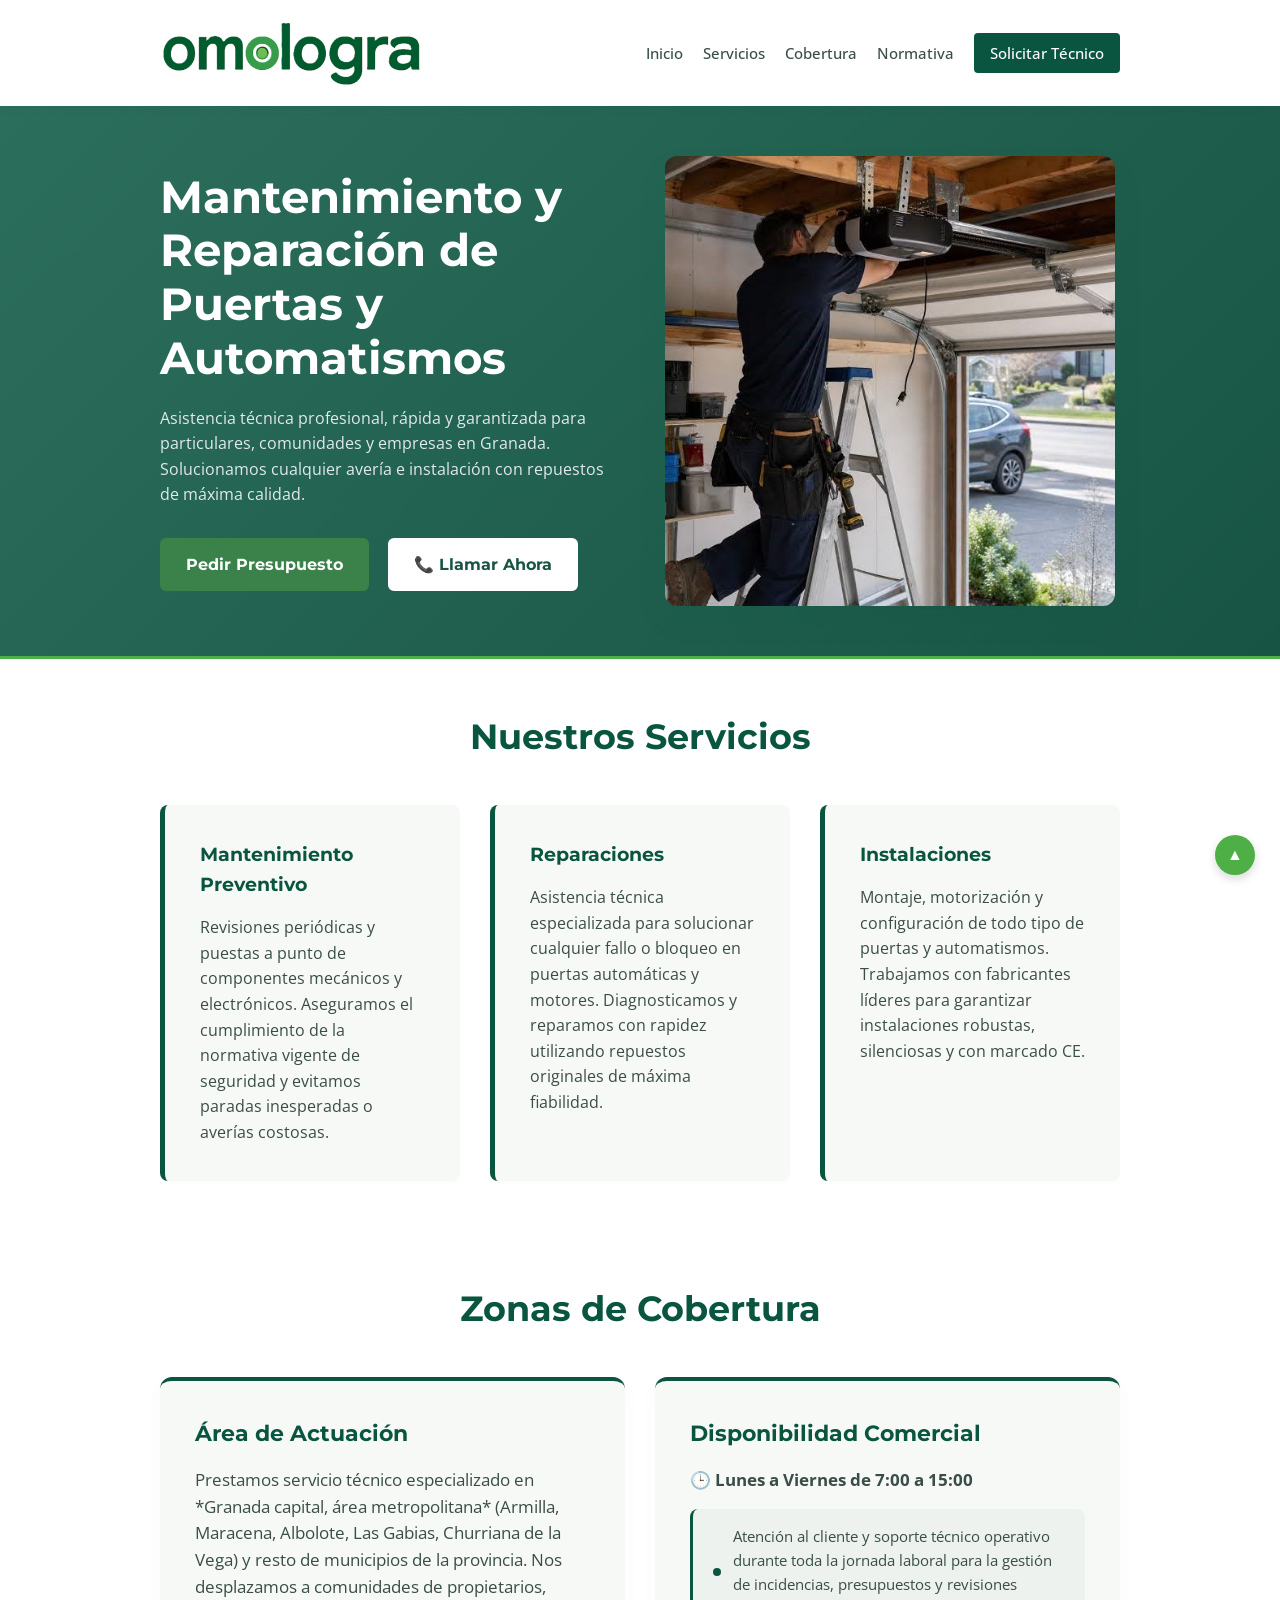
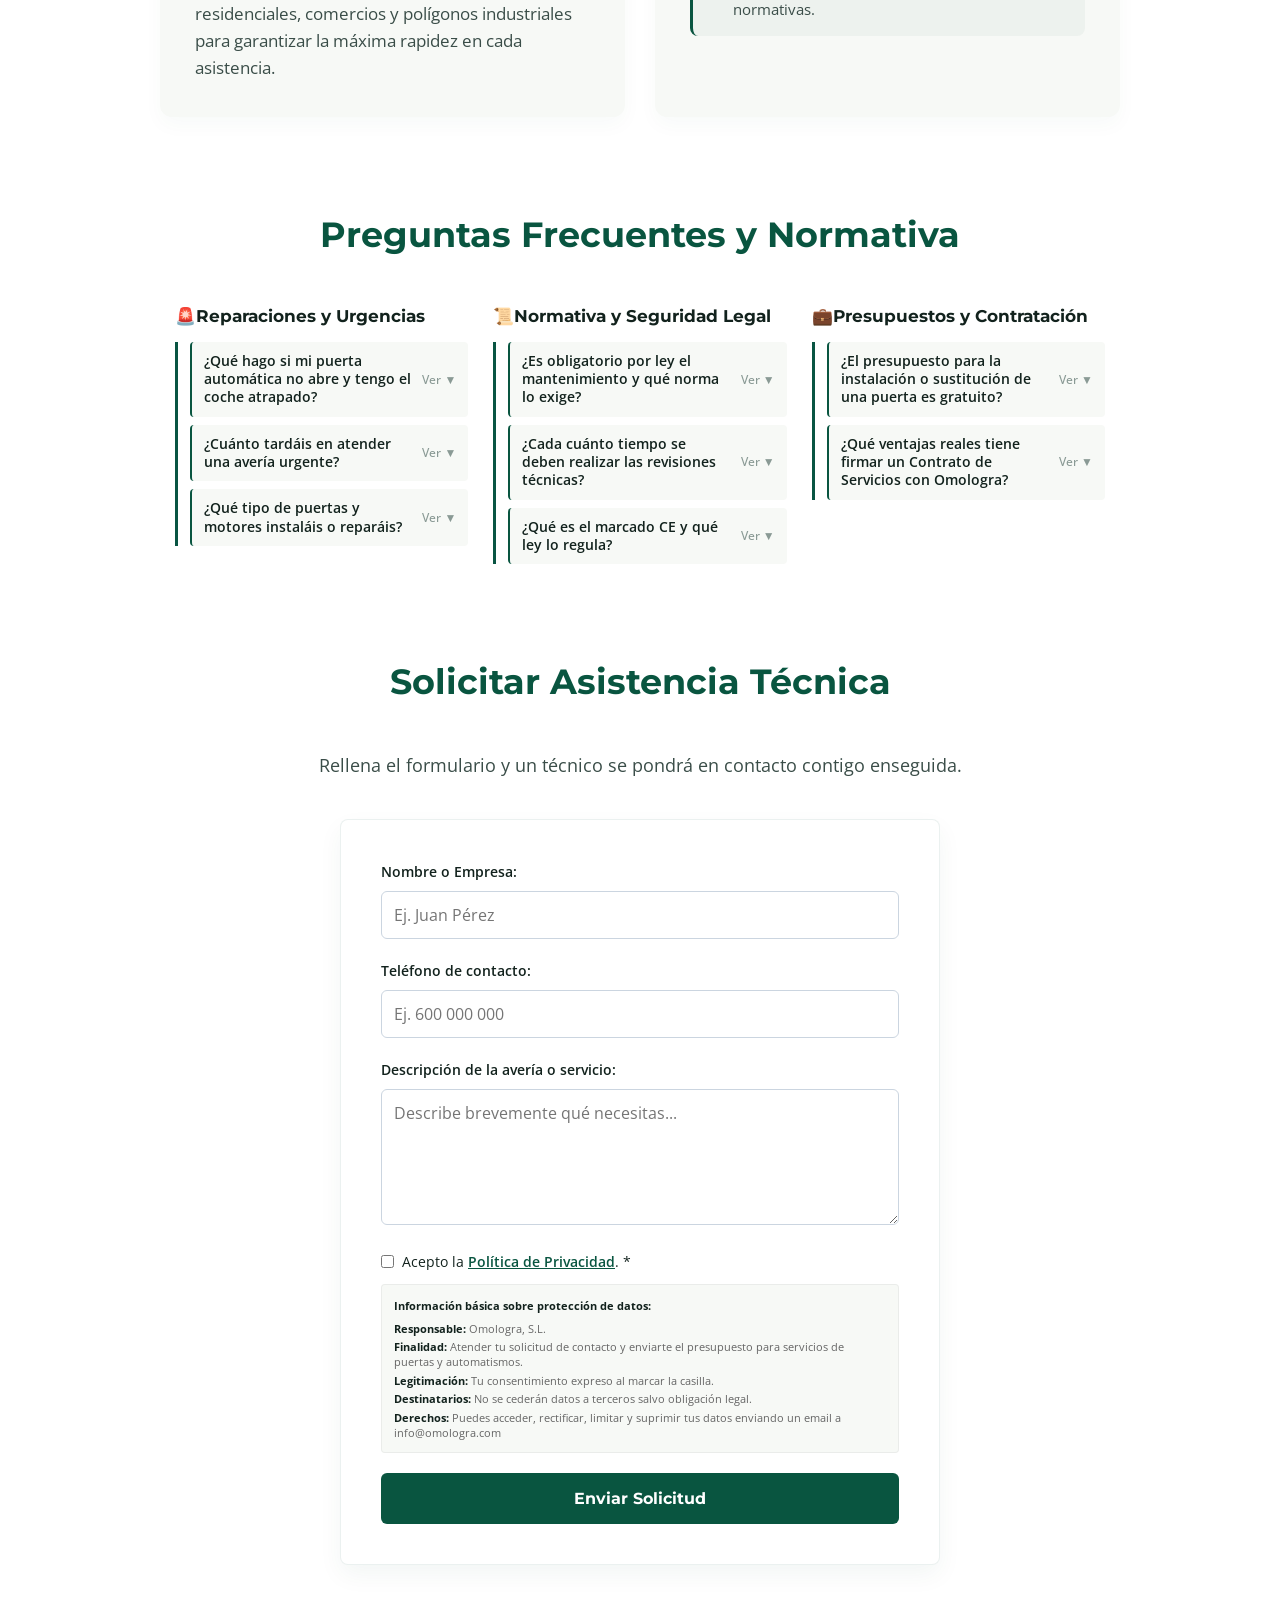
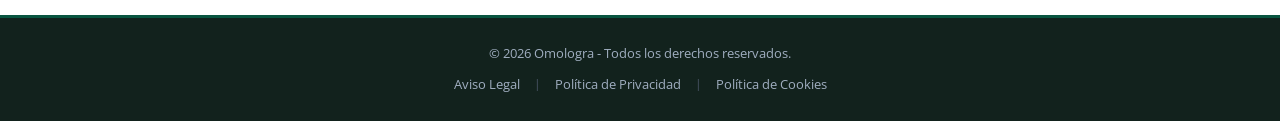
==== commit f0d016ed: "22-sep-2026(2)" ====
--- a/Omologra/index.html
+++ b/Omologra/index.html
@@ -194,9 +194,16 @@
         <h2 class="section-title">Solicitar Asistencia Técnica</h2>
         <p class="contact-subtitle">Rellena el formulario y un técnico se pondrá en contacto contigo enseguida.</p>
         
-        <form action="https://formsubmit.co/suafo.web.desarrollo@gmail.com" method="POST" class="contact-form">
-            <input type="hidden" name="_next" value="index.html">
+        <form action="https://formsubmit.co/suafo.web.desarrollo@gmail.com/" method="POST" class="contact-form">
+            <input type="hidden" name="_captcha" value="false">
+
+            <input type="hidden" name="_next" value="gracias.html">
+
             <input type="hidden" name="_subject" value="¡Nuevo mensaje de Asistencia Técnica!">
+
+            <!-- 🛡️ NUEVO: El campo Honeypot anti-robots (Invisible para humanos) -->
+            <input type="text" name="_honey" style="display:none">
+
             <div class="form-group">
                 <label for="nombre">Nombre o Empresa:</label>
                 <input type="text" id="nombre" name="name" required placeholder="Ej. Juan Pérez" autocomplete="name">
@@ -223,7 +230,7 @@
                     <li><strong>Finalidad:</strong> Atender tu solicitud de contacto y enviarte el presupuesto para servicios de puertas y automatismos.</li>
                     <li><strong>Legitimación:</strong> Tu consentimiento expreso al marcar la casilla.</li>
                     <li><strong>Destinatarios:</strong> No se cederán datos a terceros salvo obligación legal.</li>
-                    <li><strong>Derechos:</strong> Puedes acceder, rectificar, limitar y suprimir tus datos enviando un email a info@omologra.com.</li>
+                    <li><strong>Derechos:</strong> Puedes acceder, rectificar, limitar y suprimir tus datos enviando un email a info@omologra.com</li>
                 </ul>
             </div>
 
--- a/Omologra/css/styles.css
+++ b/Omologra/css/styles.css
@@ -838,3 +838,96 @@
         opacity: 0.85;             /* Ligeramente translúcido para que deje ver el texto de atrás */
     }
 }
+
+/* ====================================================
+   ESTILOS PARA LA PÁGINA DE GRACIAS (COMPACTA)
+   ==================================================== */
+.thanks-wrapper {
+    background-color: #f8f9fa; /* Fondo gris muy claro para hacer contraste */
+    padding: 80px 20px;
+    display: flex;
+    justify-content: center;
+    align-items: center;
+    min-height: 60vh; /* Asegura que ocupe buena parte de la pantalla si hay poco texto */
+}
+
+.thanks-card {
+    background-color: #ffffff;
+    max-width: 600px;
+    width: 100%;
+    padding: 40px 30px;
+    border-radius: 8px;
+    box-shadow: 0 4px 15px rgba(0, 0, 0, 0.05);
+    border-top: 4px solid var(--primary-color, #005944); /* Línea verde corporativa arriba */
+    text-align: center;
+}
+
+.thanks-icon {
+    font-size: 3rem;
+    margin-bottom: 15px;
+}
+
+.thanks-card h1 {
+    color: var(--dark-color, #1a1a1a);
+    font-size: 1.8rem;
+    font-weight: 700;
+    margin-bottom: 15px;
+}
+
+.thanks-card p {
+    color: var(--text-color, #555555);
+    font-size: 1rem;
+    line-height: 1.6;
+    margin-bottom: 10px;
+}
+
+/* Párrafo destacado con el tiempo de respuesta */
+.thanks-card .thanks-highlight {
+    background-color: rgba(0, 89, 68, 0.03); /* Un verde ligerísimo de fondo */
+    padding: 15px;
+    border-radius: 6px;
+    border-left: 3px solid var(--primary-color, #005944);
+    font-size: 0.95rem;
+    text-align: left;
+    margin: 25px 0;
+}
+
+.thanks-card .thanks-highlight strong {
+    color: var(--primary-color, #005944);
+}
+
+/* Botón para regresar */
+.thanks-actions {
+    margin-top: 25px;
+}
+
+.btn-back {
+    display: inline-block;
+    background-color: var(--primary-color, #005944);
+    color: #ffffff !important;
+    text-decoration: none;
+    padding: 12px 24px;
+    font-size: 0.95rem;
+    font-weight: 600;
+    border-radius: 4px;
+    transition: background-color 0.2s ease;
+}
+
+.btn-back:hover {
+    background-color: var(--secondary-color, #0b4c3e);
+    text-decoration: none;
+}
+
+/* Ajuste móvil */
+@media (max-width: 480px) {
+    .thanks-wrapper {
+        padding: 40px 15px;
+    }
+    .thanks-card {
+        padding: 30px 20px;
+    }
+    .thanks-card h1 {
+        font-size: 1.4rem;
+    }
+}
+
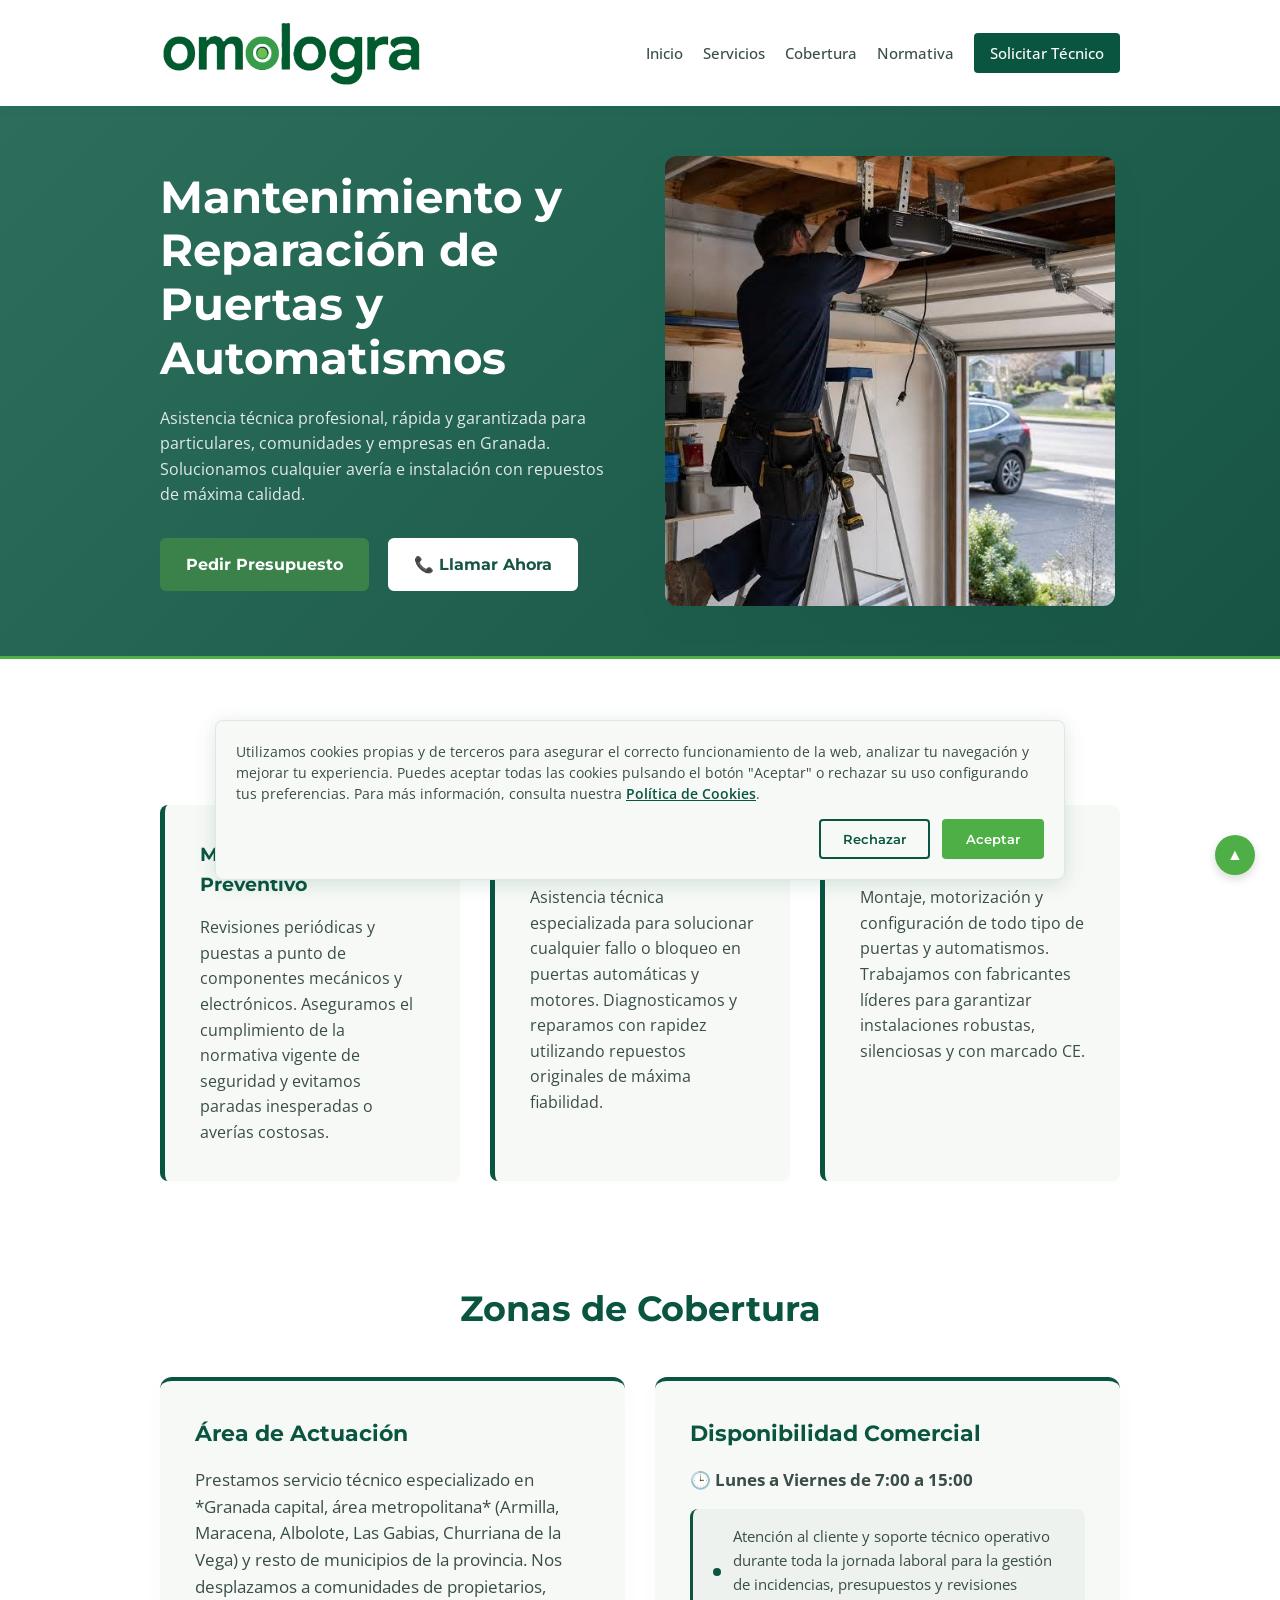
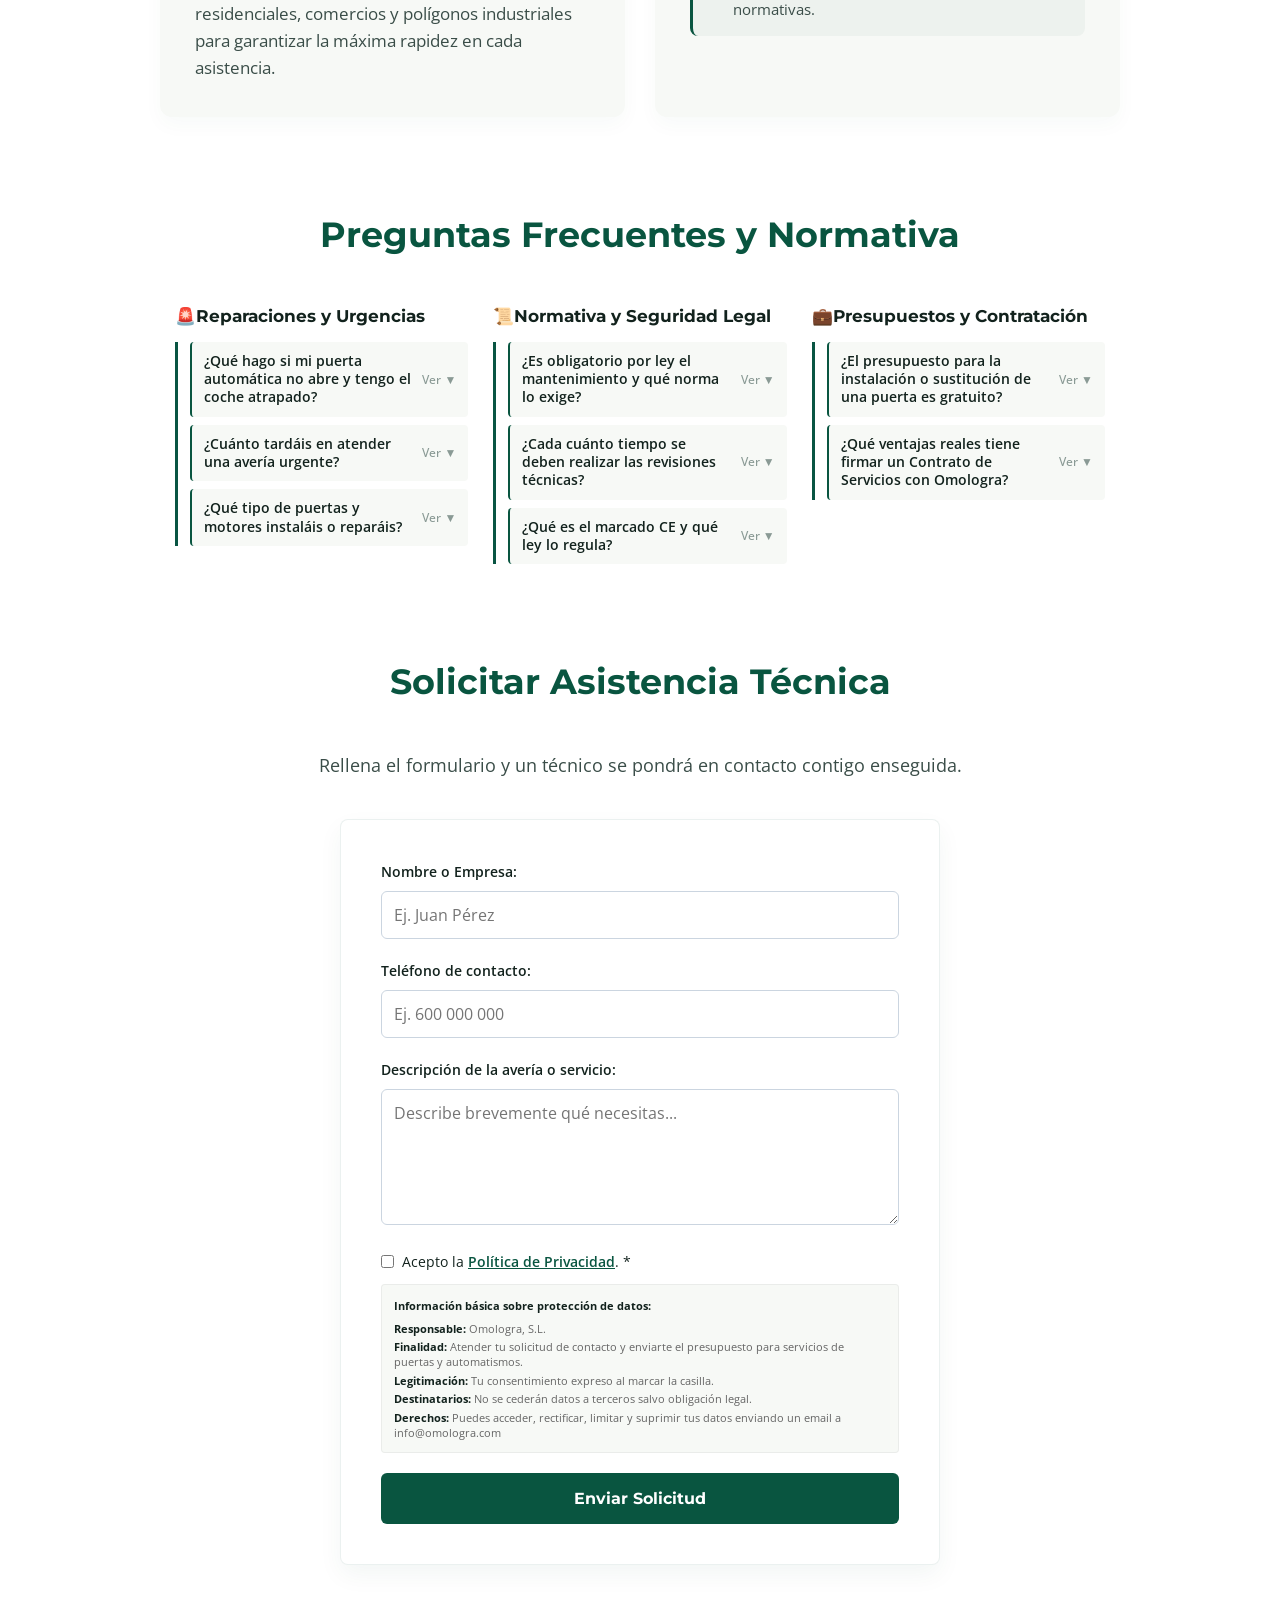
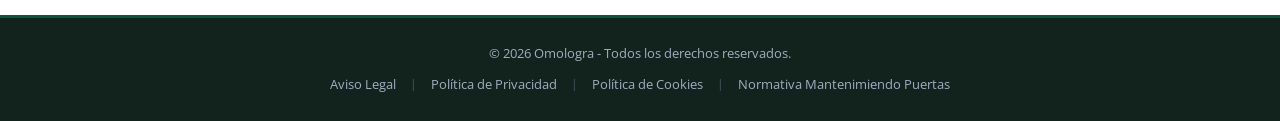
==== commit a6273782: "28-sep-2026" ====
--- a/Omologra/index.html
+++ b/Omologra/index.html
@@ -13,7 +13,6 @@
 
 <body>
 
-<!-- CABECERA Y NAVEGACIÓN -->
 <header class="header">
     <div class="container navbar">
         <div class="logo">
@@ -29,10 +28,8 @@
     </div>
 </header>
 
-<!-- SECCIÓN HÉROE / INICIO -->
 <section id="inicio" class="hero">
     <div class="container hero-content">
-        <!-- Columna Izquierda: El Texto Informativo Legible -->
         <div class="hero-text">
             <h1>Mantenimiento y Reparación de Puertas y Automatismos</h1>
             <p>Asistencia técnica profesional, rápida y garantizada para particulares, comunidades y empresas en Granada. Solucionamos cualquier avería e instalación con repuestos de máxima calidad.</p>
@@ -70,7 +67,6 @@
     </div>
 </section>
 
-<!-- SECCIÓN DE COBERTURA -->
 <section id="cobertura" class="coverage">
     <div class="container">
         <h2 class="section-title">Zonas de Cobertura</h2>
@@ -95,12 +91,10 @@
     </div>
 </section>
 
-<!-- SECCIÓN DE PREGUNTAS FRECUENTES (FAQs) -->
 <section id="faqs" class="faqs-section">
     <div class="container">
         <h2 class="section-title">Preguntas Frecuentes y Normativa</h2>
         
-        <!-- Nuevo contenedor para activar las 3 columnas en CSS -->
         <div class="bloques-wrapper">
 
             <!-- BLOQUE 1 -->
@@ -188,16 +182,13 @@
     </div>
 </section>
 
-<!-- SECCIÓN DE CONTACTO -->
 <section id="contacto" class="contact">
     <div class="container">
         <h2 class="section-title">Solicitar Asistencia Técnica</h2>
         <p class="contact-subtitle">Rellena el formulario y un técnico se pondrá en contacto contigo enseguida.</p>
         
-        <form action="https://formsubmit.co/suafo.web.desarrollo@gmail.com/" method="POST" class="contact-form">
+        <form action="https://formsubmit.co/suafo.web.desarrollo@gmail.com" method="POST" class="contact-form">
             <input type="hidden" name="_captcha" value="false">
-
-            <input type="hidden" name="_next" value="gracias.html">
 
             <input type="hidden" name="_subject" value="¡Nuevo mensaje de Asistencia Técnica!">
 
@@ -239,7 +230,6 @@
     </div>
 </section>
 
-<!-- PIE DE PÁGINA -->
 <footer class="footer">
     <div class="container">
         <p>&copy; 2026 Omologra - Todos los derechos reservados.</p>
@@ -249,12 +239,24 @@
             <a href="politica-privacidad.html">Política de Privacidad</a>
             <span class="separator">|</span>
             <a href="politica-cookies.html">Política de Cookies</a>
+            <span class="separator">|</span>
+            <a href="normativa.html">Normativa Mantenimiendo Puertas</a>
         </div>
     </div>
 </footer>
-
-<!-- BOTÓN VOLVER ARRIBA -->
     <a href="#inicio" class="scroll-to-top" aria-label="Volver al inicio">▲</a>
 
+    <!-- Banner de Consentimiento de Cookies -->
+<div id="cookie-banner" class="cookie-container" style="display: none;">
+    <div class="cookie-content">
+        <p>Utilizamos cookies propias y de terceros para asegurar el correcto funcionamiento de la web, analizar tu navegación y mejorar tu experiencia. Puedes aceptar todas las cookies pulsando el botón "Aceptar" o rechazar su uso configurando tus preferencias. Para más información, consulta nuestra <a href="politica-cookies.html">Política de Cookies</a>.</p>
+        <div class="cookie-buttons">
+            <button id="btn-reject-cookies" class="cookie-btn btn-reject">Rechazar</button>
+            <button id="btn-accept-cookies" class="cookie-btn btn-accept">Aceptar</button>
+        </div>
+    </div>
+</div>
+
+<script src="js/script.js"></script>
 </body>
 </html>
--- a/Omologra/css/styles.css
+++ b/Omologra/css/styles.css
@@ -931,3 +931,116 @@
     }
 }
 
+/* Estilos para las tablas en las páginas legales */
+.legal-content table {
+    width: 100%;
+    border-collapse: collapse;
+    margin: 25px 0;
+}
+
+.legal-content th, .legal-content td {
+    border: 1px solid #ddd;
+    padding: 12px;
+    text-align: left;
+}
+
+.legal-content th {
+    background-color: var(--primary-color);
+    color: #ffffff;
+    font-family: var(--font-titles);
+    text-align: center;
+}
+
+.legal-content td {
+    color: var(--text-color);
+}
+
+.cookie-container {
+    position: fixed;
+    bottom: 20px;
+    left: 50%;
+    transform: translateX(-50%);
+    width: 90%;
+    max-width: 850px;
+    background-color: var(--light-color); /* Tu blanco hueso */
+    box-shadow: 0 4px 20px rgba(9, 85, 64, 0.15); /* Sombra suave con tu tono verde */
+    border-radius: 8px;
+    border: 1px solid rgba(9, 85, 64, 0.1);
+    padding: 20px;
+    z-index: 9999;
+}
+
+.cookie-content {
+    display: flex;
+    flex-direction: column;
+    gap: 15px;
+}
+
+.cookie-content p {
+    font-size: 14px;
+    color: var(--text-color); /* Tu gris verdoso para lectura */
+    line-height: 1.5;
+    margin: 0;
+}
+
+.cookie-content p a {
+    color: var(--primary-color); /* Enlace a la política en tu verde corporativo */
+    text-decoration: underline;
+    font-weight: 600;
+}
+
+.cookie-buttons {
+    display: flex;
+    justify-content: flex-end;
+    gap: 12px;
+}
+
+/* Base común de botones */
+.cookie-btn {
+    font-family: var(--font-titles); /* Montserrat */
+    font-size: 13px;
+    font-weight: 600;
+    padding: 10px 22px;
+    border-radius: 4px;
+    cursor: pointer;
+    transition: all 0.2s ease;
+    border: 2px solid transparent;
+}
+
+/* Botón Rechazar (Cumple la norma AEPD de igual importancia visual) */
+.cookie-btn.btn-reject {
+    background-color: transparent;
+    border-color: var(--primary-color);
+    color: var(--primary-color);
+}
+
+.cookie-btn.btn-reject:hover {
+    background-color: rgba(9, 85, 64, 0.05);
+}
+
+/* Botón Aceptar con tu verde manzana vibrante */
+.cookie-btn.btn-accept {
+    background-color: var(--secondary-color);
+    color: #ffffff;
+}
+
+.cookie-btn.btn-accept:hover {
+    background-color: #3b824a; /* Tu verde bosque suavizado al pasar el cursor */
+}
+
+/* Adaptación responsive para móviles */
+@media (max-width: 600px) {
+    .cookie-container {
+        bottom: 10px;
+        width: 95%;
+        padding: 15px;
+    }
+    .cookie-buttons {
+        flex-direction: column; /* Apila botones en vertical en móviles */
+        width: 100%;
+    }
+    .cookie-btn {
+        width: 100%;
+        text-align: center;
+    }
+}
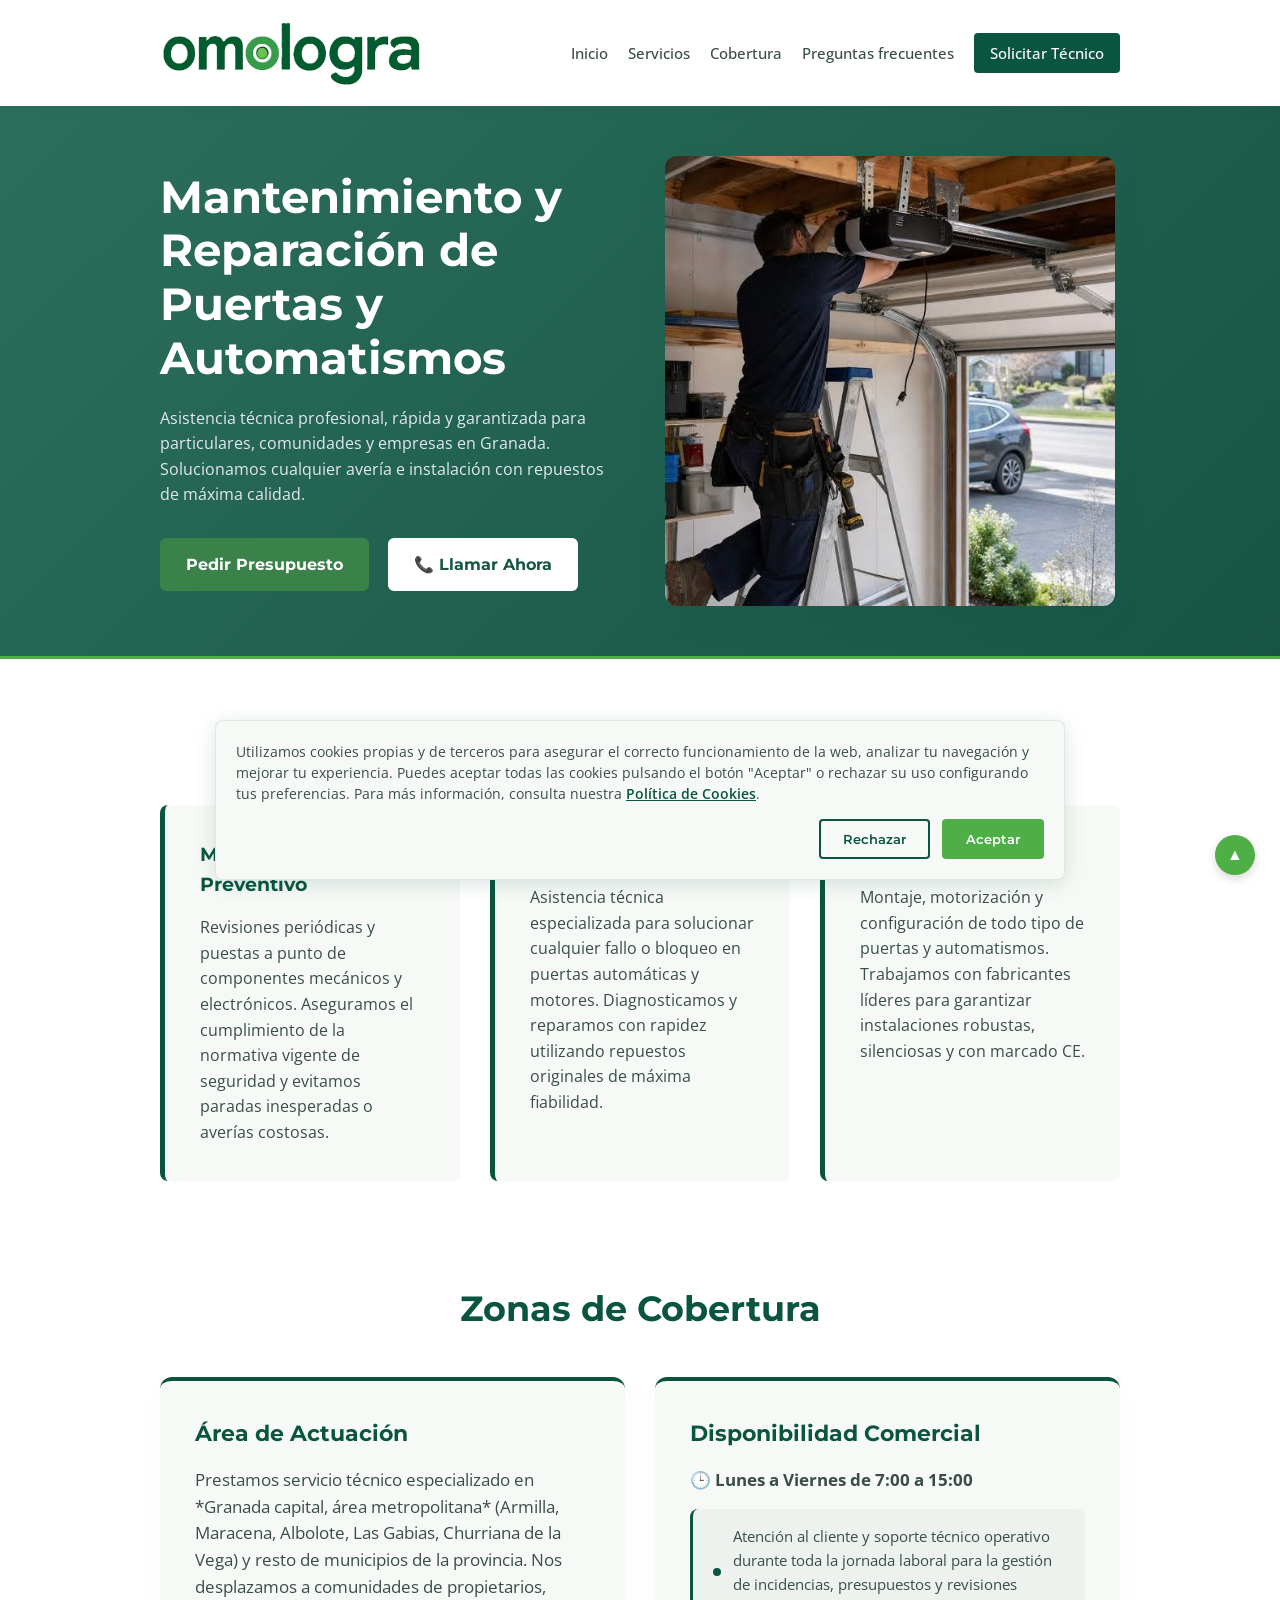
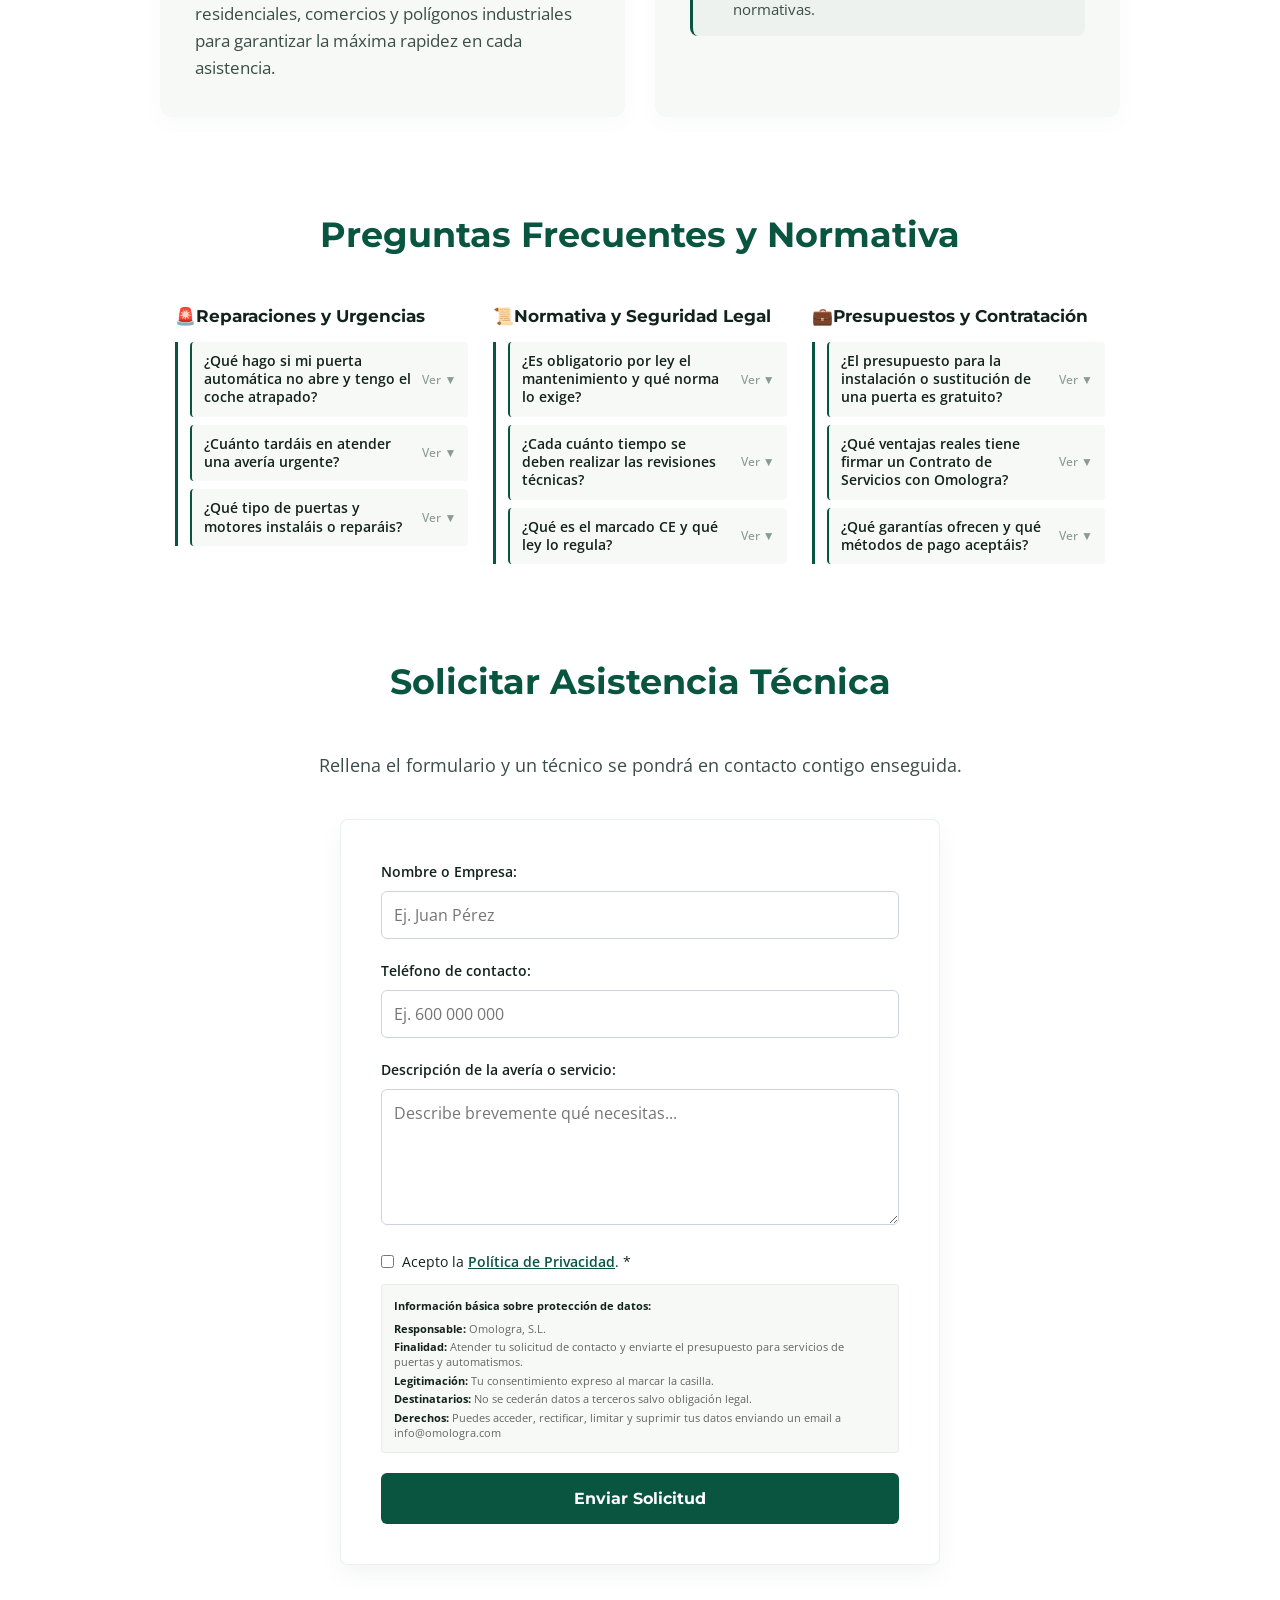
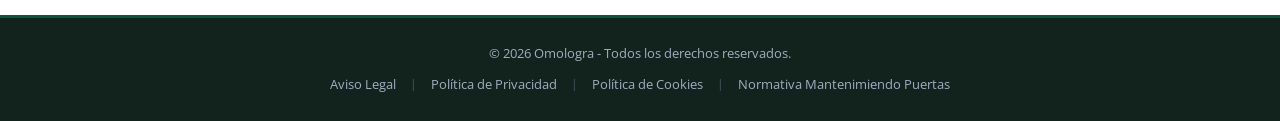
==== commit 09ad991b: "28-sep-2026(1)" ====
--- a/Omologra/index.html
+++ b/Omologra/index.html
@@ -22,7 +22,7 @@
             <a href="#inicio">Inicio</a>
             <a href="#servicios">Servicios</a>
             <a href="#cobertura">Cobertura</a>
-            <a href="#faqs">Normativa</a>
+            <a href="#faqs">Preguntas frecuentes</a>
             <a href="#contacto" class="btn-nav">Solicitar Técnico</a>
         </nav>
     </div>
@@ -175,8 +175,15 @@
                             <p>Un contrato de mantenimiento preventivo te garantiza tranquilidad total. Incluye revisiones mecánicas y electrónicas programadas, prioridad de asistencia en caso de avería urgente, tarifas reducidas en mano de obra y repuestos, y la cumplimentación del libro de mantenimiento exigido por la ley.</p>
                         </div>
                     </details>
-                </div>
-            </div> <!-- Fin Bloque 3 -->
+                    <!-- Pregunta 3 -->
+                    <details class="faq-item">
+                        <summary class="faq-question">¿Qué garantías ofrecen y qué métodos de pago aceptáis?</summary>
+                        <div class="faq-answer">
+                            <p>Todas nuestras reparaciones e instalaciones cuentan con <strong>garantía</strong> conforme a la legislación vigente, tanto en la mano de obra como en los repuestos originales utilizados. Aceptamos pagos mediante <strong>transferencia bancaria y tarjeta de crédito/débito</strong> una vez finalizado y verificado el servicio.</p>
+                        </div>
+                    </details>
+                </div>
+            </div>
 
         </div> <!-- Fin bloques-wrapper -->
     </div>
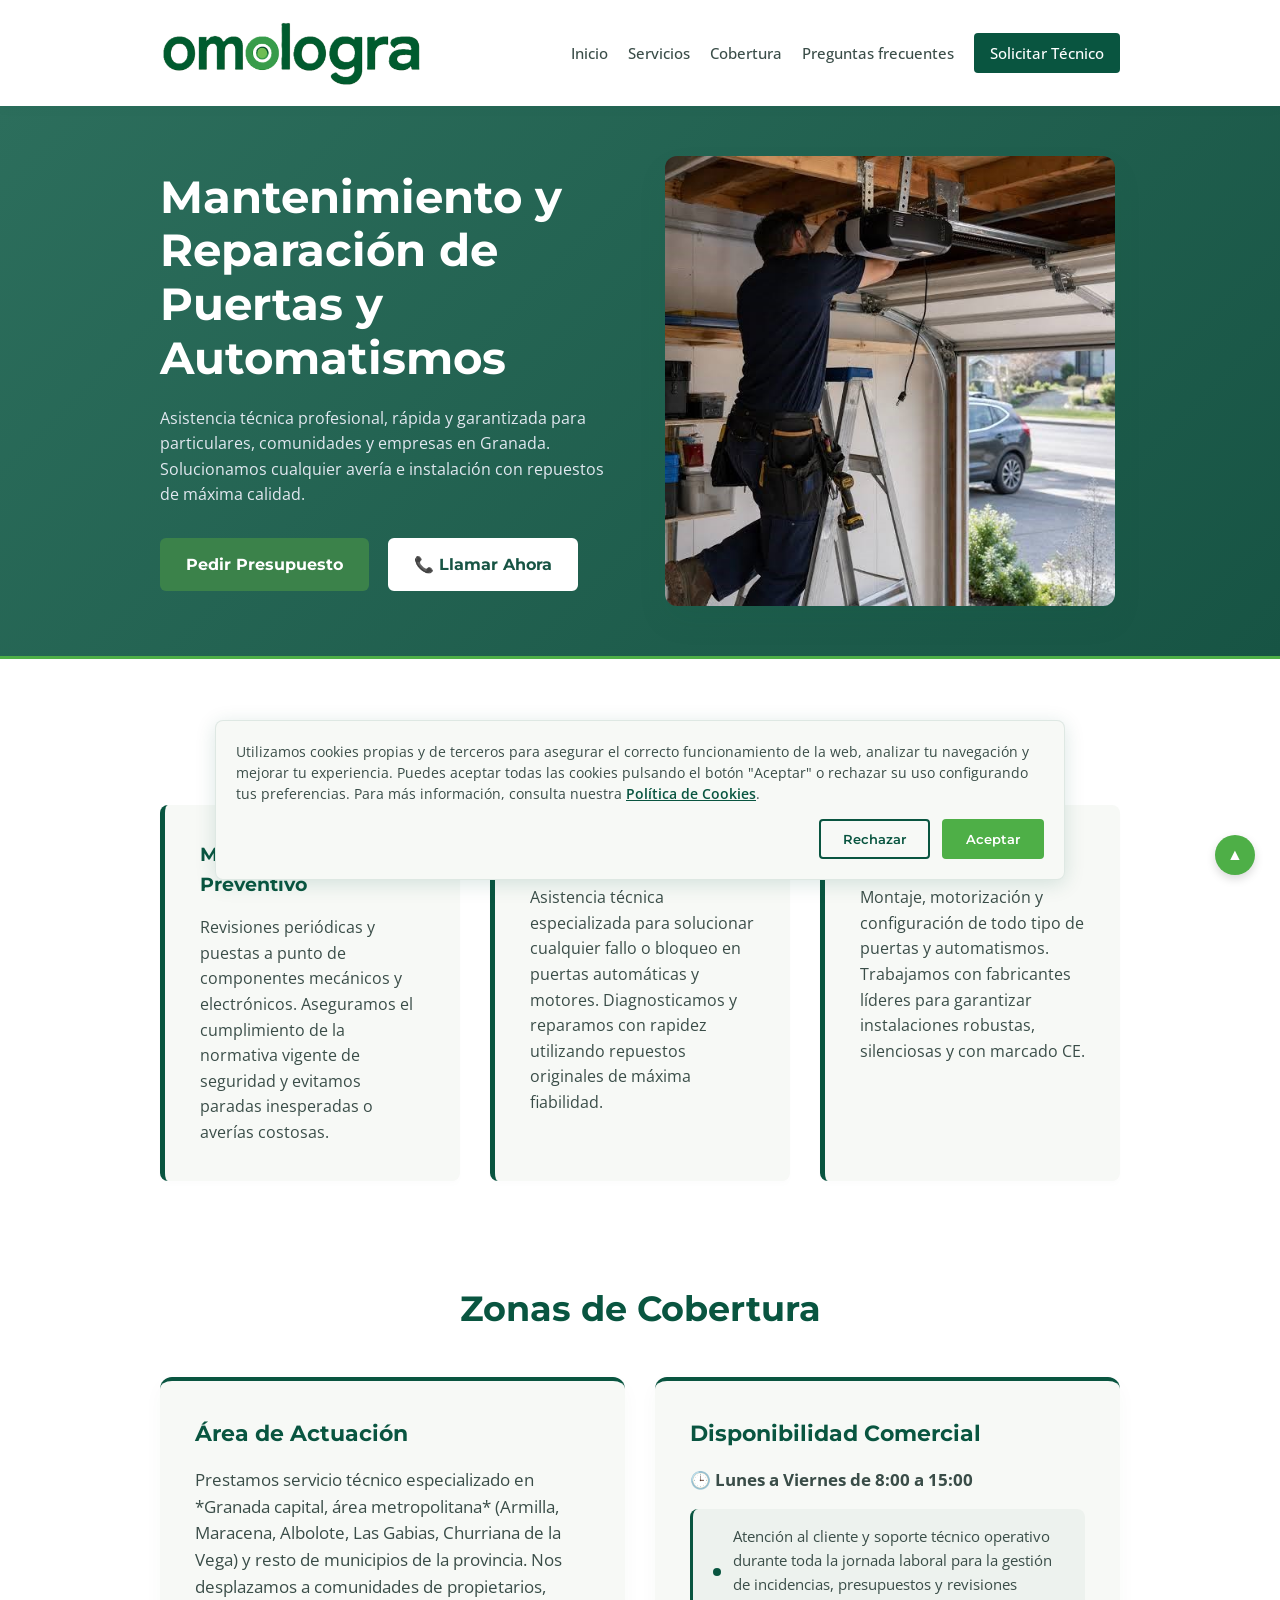
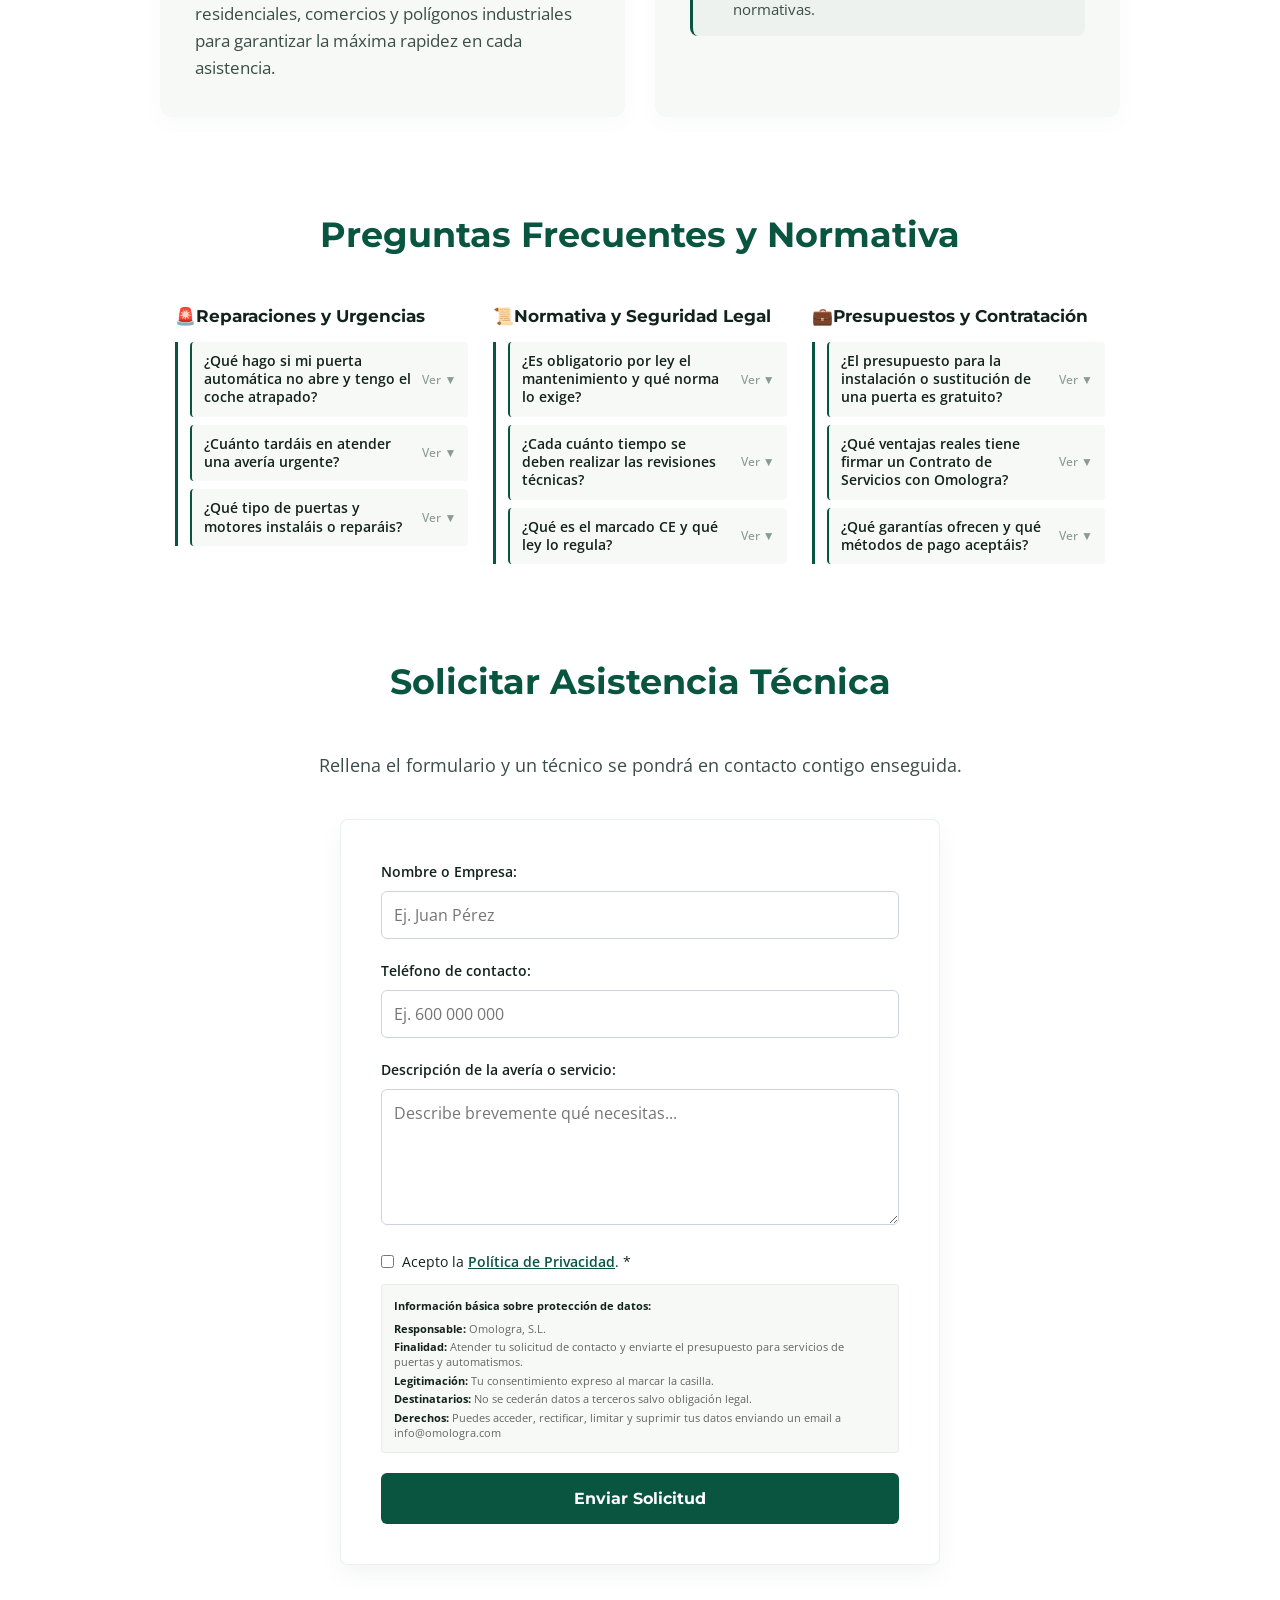
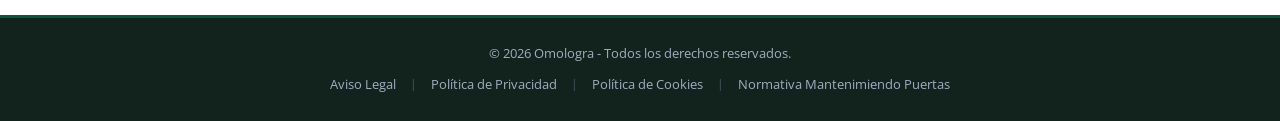
==== commit bd7b3f89: "06-oct-2026" ====
--- a/Omologra/index.html
+++ b/Omologra/index.html
@@ -35,7 +35,7 @@
             <p>Asistencia técnica profesional, rápida y garantizada para particulares, comunidades y empresas en Granada. Solucionamos cualquier avería e instalación con repuestos de máxima calidad.</p>
             <div class="hero-buttons">
                 <a href="#contacto" class="btn-primary">Pedir Presupuesto</a>
-                <a href="tel:+34635452096" class="btn-secondary">📞 Llamar Ahora</a>
+                <a href="tel:+34651934114" class="btn-secondary">📞 Llamar Ahora</a>
             </div>
         </div>
         
@@ -81,7 +81,7 @@
             <!-- Bloque Derecho: Horarios y Disponibilidad Comercial -->
             <div class="coverage-box status-box">
                 <h3>Disponibilidad Comercial</h3>
-                <p class="horario-destacado">🕒 Lunes a Viernes de 7:00 a 15:00</p>
+                <p class="horario-destacado">🕒 Lunes a Viernes de 8:00 a 15:00</p>
                 <div class="service-badge">
                     <span class="live-dot"></span>
                     <p>Atención al cliente y soporte técnico operativo durante toda la jornada laboral para la gestión de incidencias, presupuestos y revisiones normativas.</p>
@@ -184,7 +184,6 @@
                     </details>
                 </div>
             </div>
-
         </div> <!-- Fin bloques-wrapper -->
     </div>
 </section>
@@ -264,6 +263,6 @@
     </div>
 </div>
 
-<script src="js/script.js"></script>
+    <script src="js/script.js"></script>
 </body>
 </html>
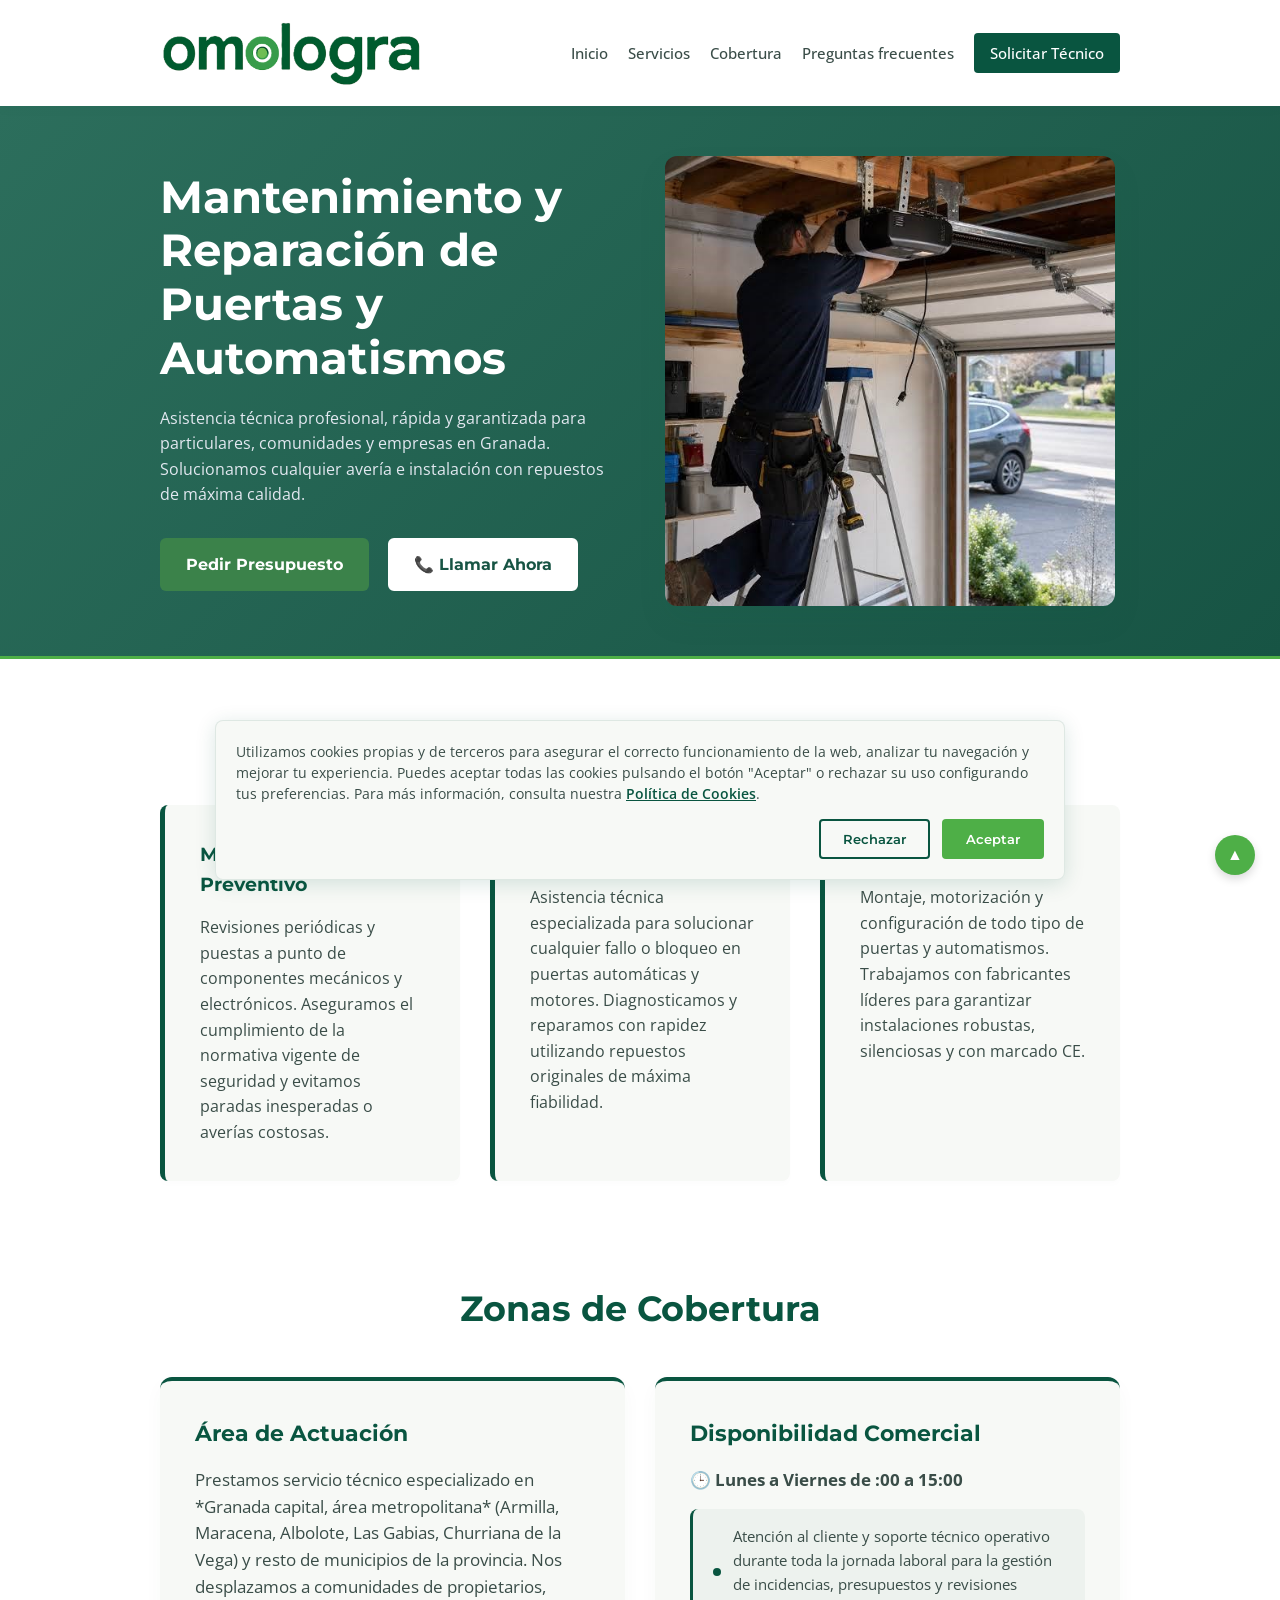
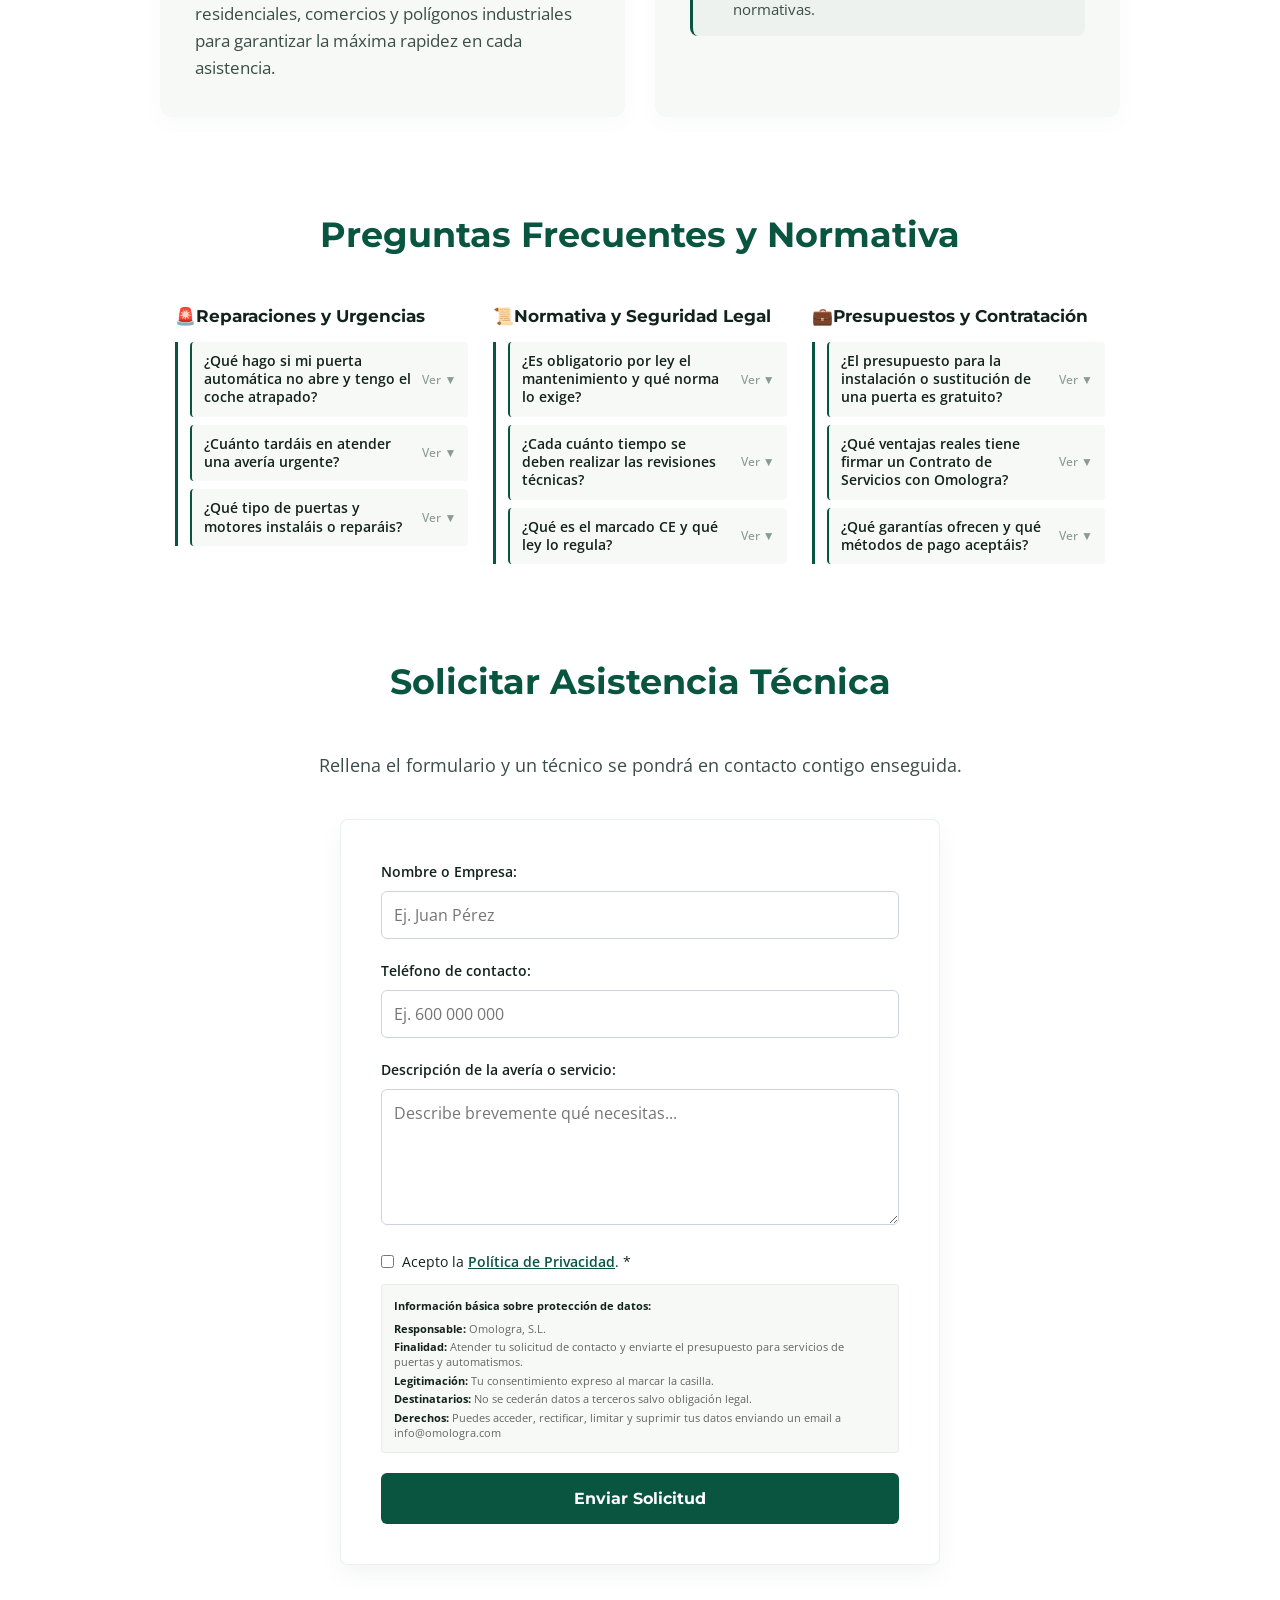
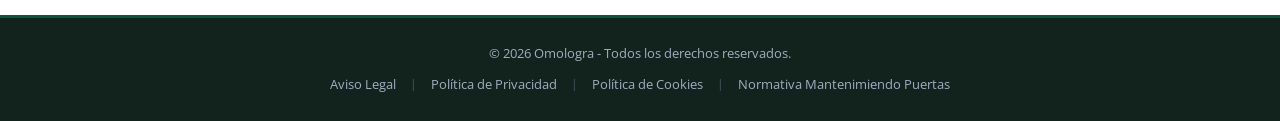
==== commit f432d7f6: "otro" ====
--- a/Omologra/index.html
+++ b/Omologra/index.html
@@ -81,7 +81,7 @@
             <!-- Bloque Derecho: Horarios y Disponibilidad Comercial -->
             <div class="coverage-box status-box">
                 <h3>Disponibilidad Comercial</h3>
-                <p class="horario-destacado">🕒 Lunes a Viernes de 8:00 a 15:00</p>
+                <p class="horario-destacado">🕒 Lunes a Viernes de :00 a 15:00</p>
                 <div class="service-badge">
                     <span class="live-dot"></span>
                     <p>Atención al cliente y soporte técnico operativo durante toda la jornada laboral para la gestión de incidencias, presupuestos y revisiones normativas.</p>
